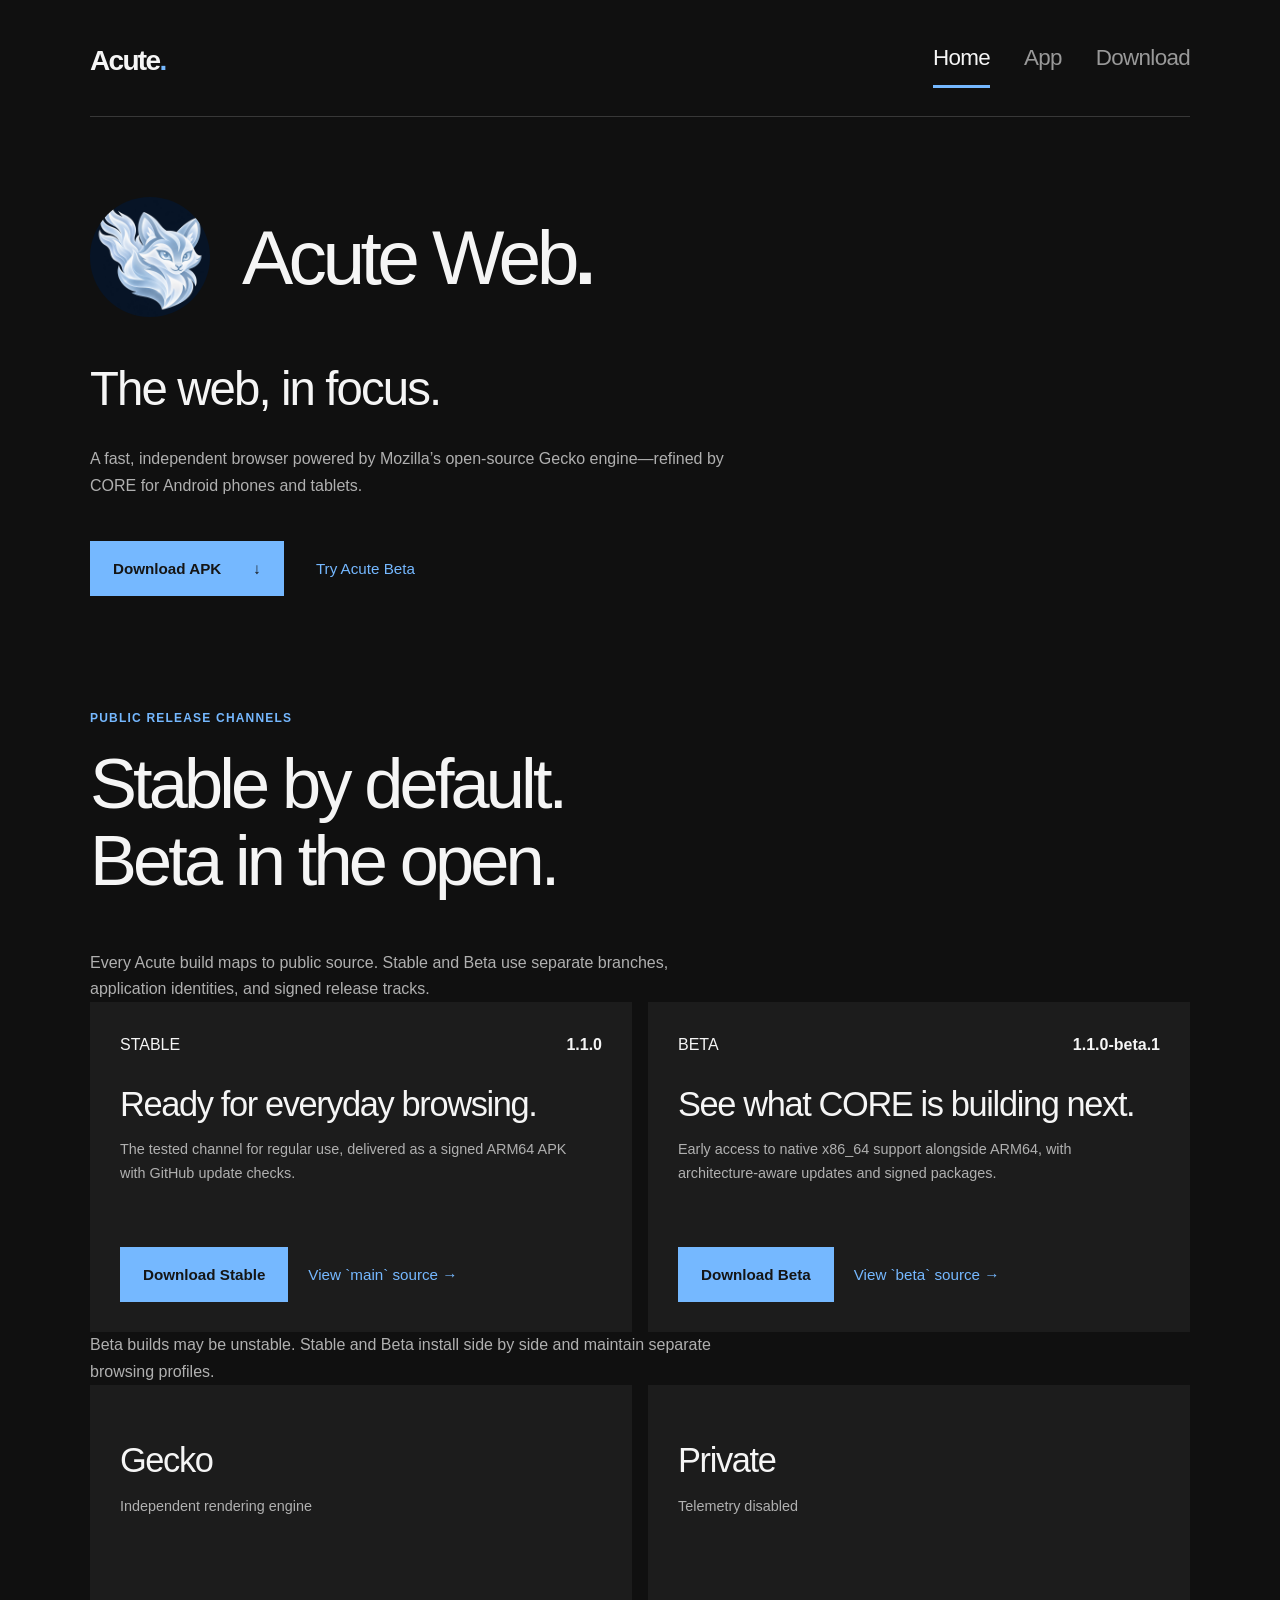
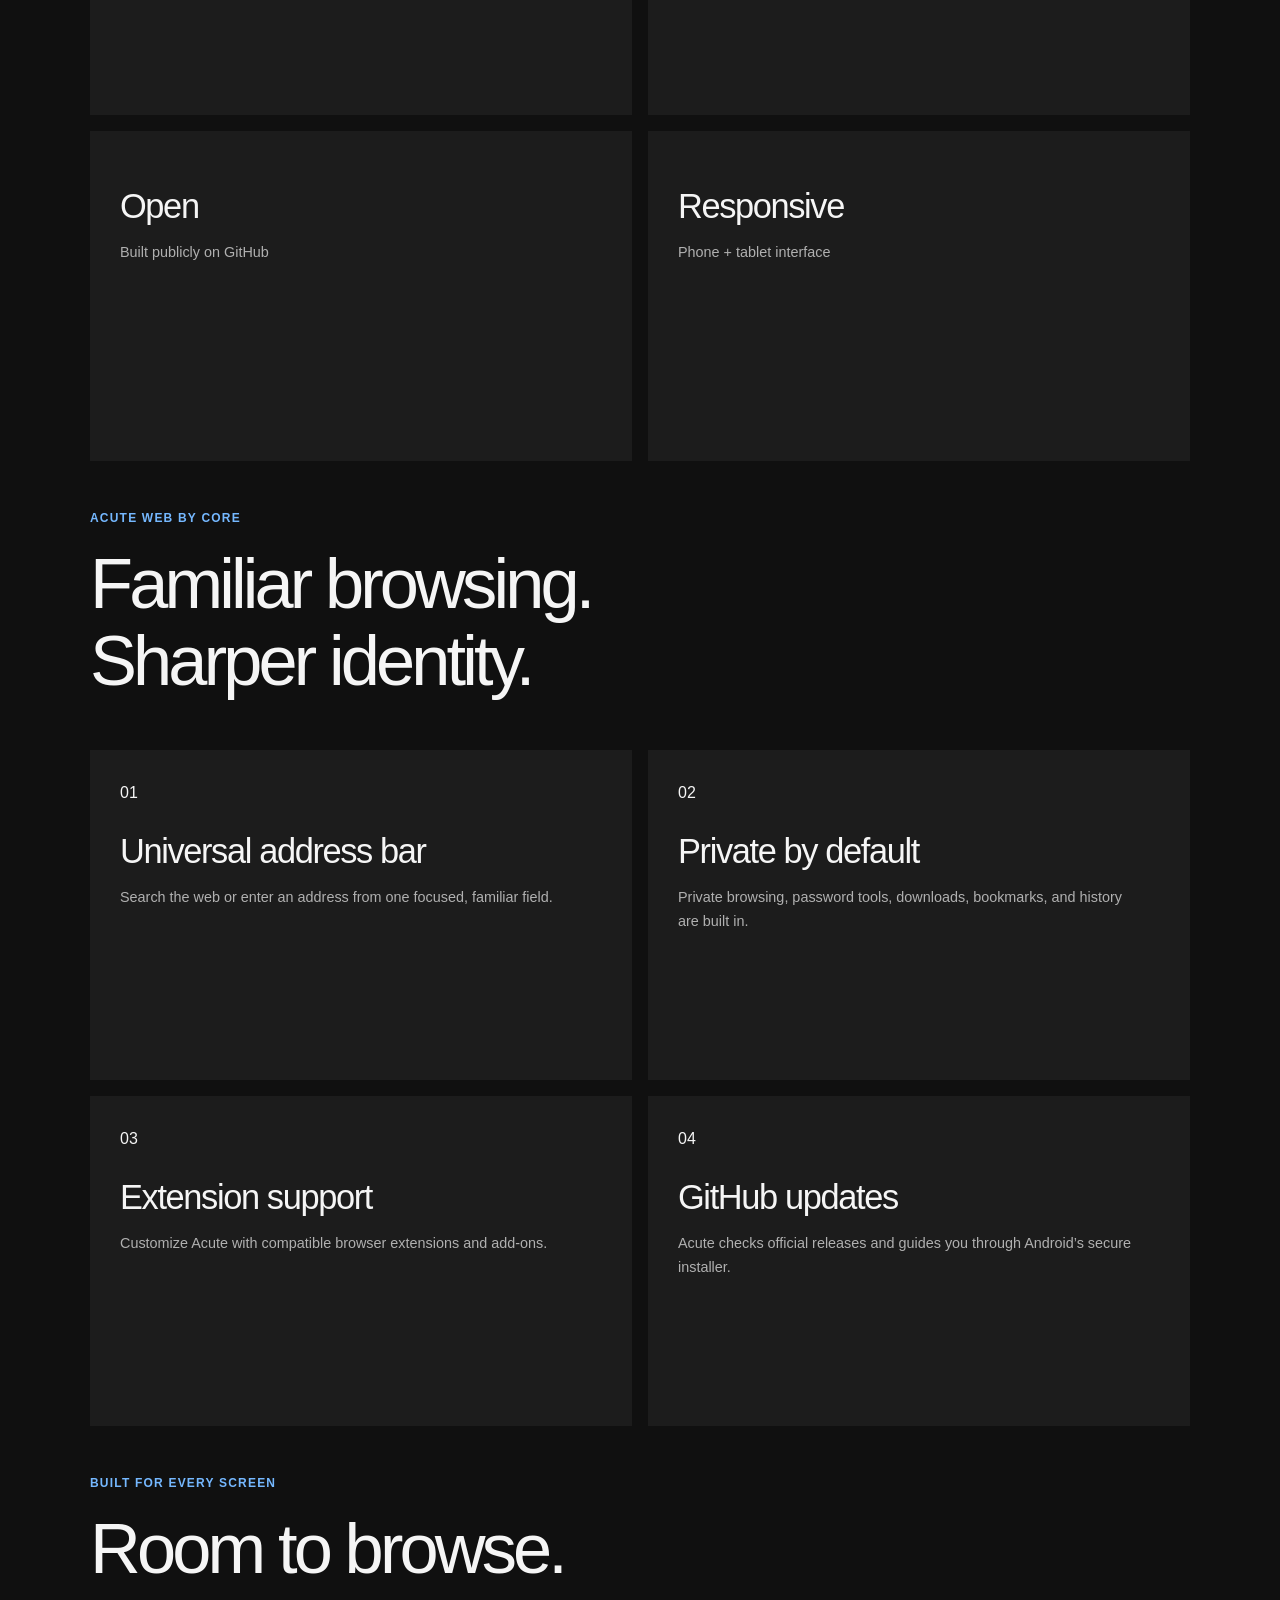
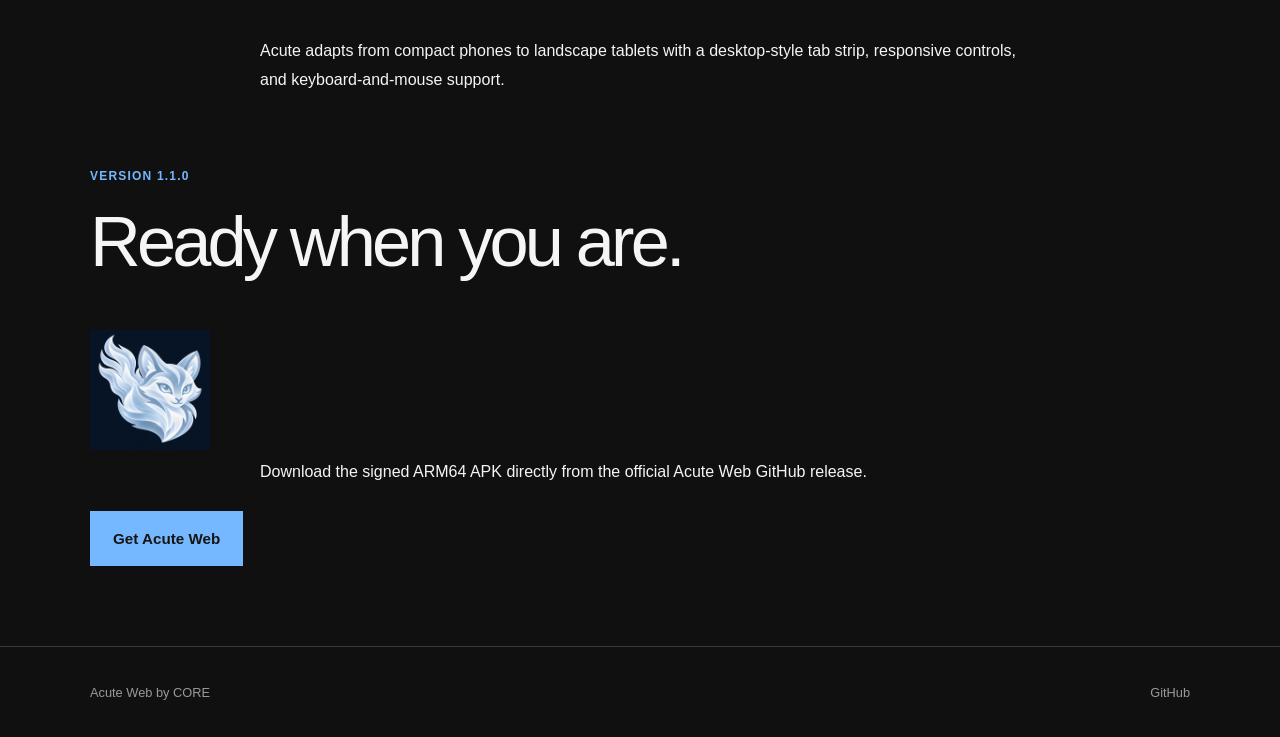
==== docs/index.html @ aadb9815 "Use Landing's exact shared layout, typography, navigation, and tile components" ====
<!doctype html>
<html lang="en">
<head>
  <meta charset="utf-8">
  <meta name="viewport" content="width=device-width, initial-scale=1">
  <meta name="theme-color" content="#101010">
  <meta name="description" content="Acute Web by CORE — an independent Gecko-powered browser for Android phones and tablets.">
  <title>Acute Web by CORE</title>
  <link rel="icon" href="acute-mark.png">
  <link rel="stylesheet" href="styles.css?v=landing-exact-20261007">
</head>
<body>
  <a class="skip" href="#main">Skip to content</a><header class="site-header"><div class="shell header-inner"><a class="brand" href="index.html">Acute<span>.</span></a><nav aria-label="Primary"><a href="#top" aria-current="page">Home</a><a href="#features">App</a><a href="#channels">Download</a></nav></div></header><main id="main" class="shell">
    <section class="home-intro" id="top"><div class="intro-top"><img class="avatar app-avatar" src="acute-mark.png" alt="Acute Web icon" width="120" height="120"><h1>Acute Web<span>.</span></h1></div><p class="home-statement">The web, in focus.</p><p class="work-line">A fast, independent browser powered by Mozilla’s open-source Gecko engine—refined by CORE for Android phones and tablets.</p>
        <div class="home-actions">
          <a class="button" data-release-link="stable" href="https://github.com/iiankehn/acute-web-android/releases/download/v1.1.0/acute-web-1.1.0-arm64-v8a.apk">Download APK <span>↓</span></a>
          <a class="text-link" data-release-link="beta" href="https://github.com/iiankehn/acute-web-android/releases?q=prerelease%3Atrue">Try Acute Beta</a>
        </div>
        </section><section class="content-section" id="channels">
      <header class="section-heading"><p class="overline">PUBLIC RELEASE CHANNELS</p>
      <h2>Stable by default.<br>Beta in the open.</h2>
      </header><p class="work-line">Every Acute build maps to public source. Stable and Beta use separate branches, application identities, and signed release tracks.</p>
      <div class="projects">
        <article class="project">
          <div class="project-top"><span>STABLE</span><strong data-release-version="stable">1.1.0</strong></div>
          <h3>Ready for everyday browsing.</h3>
          <p>The tested channel for regular use, delivered as a signed ARM64 APK with GitHub update checks.</p>
          <div class="channel-actions">
            <a class="button" data-release-link="stable" href="https://github.com/iiankehn/acute-web-android/releases/download/v1.1.0/acute-web-1.1.0-arm64-v8a.apk">Download Stable</a>
            <a class="text-link" href="https://github.com/iiankehn/acute-web-android/tree/main">View `main` source →</a>
          </div>
        </article>
        <article class="project">
          <div class="project-top"><span>BETA</span><strong data-release-version="beta">1.1.0-beta.1</strong></div>
          <h3>See what CORE is building next.</h3>
          <p>Early access to native x86_64 support alongside ARM64, with architecture-aware updates and signed packages.</p>
          <div class="channel-actions">
            <a class="button" data-release-link="beta" href="https://github.com/iiankehn/acute-web-android/releases?q=prerelease%3Atrue">Download Beta</a>
            <a class="text-link" href="https://github.com/iiankehn/acute-web-android/tree/beta">View `beta` source →</a>
          </div>
        </article>
      </div>
      <p class="work-line">Beta builds may be unstable. Stable and Beta install side by side and maintain separate browsing profiles.</p>
    </section>

    <section class="projects" aria-label="Highlights">
      <div class="project"><h3>Gecko</h3><p>Independent rendering engine</p></div>
      <div class="project"><h3>Private</h3><p>Telemetry disabled</p></div>
      <div class="project"><h3>Open</h3><p>Built publicly on GitHub</p></div>
      <div class="project"><h3>Responsive</h3><p>Phone + tablet interface</p></div>
    </section>

    <section class="content-section" id="features">
      <header class="section-heading"><p class="overline">ACUTE WEB BY CORE</p>
      <h2>Familiar browsing.<br>Sharper identity.</h2>
      </header><div class="projects">
        <article class="project"><span>01</span><h3>Universal address bar</h3><p>Search the web or enter an address from one focused, familiar field.</p></article>
        <article class="project"><span>02</span><h3>Private by default</h3><p>Private browsing, password tools, downloads, bookmarks, and history are built in.</p></article>
        <article class="project"><span>03</span><h3>Extension support</h3><p>Customize Acute with compatible browser extensions and add-ons.</p></article>
        <article class="project"><span>04</span><h3>GitHub updates</h3><p>Acute checks official releases and guides you through Android’s secure installer.</p></article>
      </div>
    </section>

    <section class="content-section" id="screens">
      <header class="section-heading"><p class="overline">BUILT FOR EVERY SCREEN</p>
        <h2>Room to browse.</h2>
        </header><div class="reading">
        <p>Acute adapts from compact phones to landscape tablets with a desktop-style tab strip, responsive controls, and keyboard-and-mouse support.</p>
      </div>
      </section>

    <section class="content-section" id="section-5">
      <header class="section-heading"><p class="overline">VERSION <span data-release-version="stable">1.1.0</span></p><h2>Ready when you are.</h2></header><img src="acute-mark.png" alt="" width="120">
      <div class="reading"><p>Download the signed ARM64 APK directly from the official Acute Web GitHub release.</p></div>
      <a class="button" data-release-link="stable" href="https://github.com/iiankehn/acute-web-android/releases/download/v1.1.0/acute-web-1.1.0-arm64-v8a.apk">Get Acute Web</a>
    </section>
  </main>

  <footer class="site-footer"><div class="shell footer-inner"><span>Acute Web by CORE</span><a href="https://github.com/iiankehn">GitHub</a></div></footer><script src="script.js"></script>
</body>
</html>
---- docs/styles.css ----
/* Modern Metro: type, space, flat surfaces, and a single warm accent. */
:root{color-scheme:dark;--bg:#101010;--surface:#1c1c1c;--text:#f5f5f5;--muted:#b0b0b0;--line:#383838;--accent:#75b8ff;--accent-hover:#a9d3ff;--blue:var(--accent);--blue-deep:var(--accent)}
*{box-sizing:border-box}
body{margin:0;background:var(--bg);color:var(--text);font-family:"Segoe UI Variable","Segoe UI",-apple-system,BlinkMacSystemFont,Arial,sans-serif;line-height:1.65;-webkit-font-smoothing:antialiased}
a{color:inherit;text-underline-offset:6px}a,button{-webkit-tap-highlight-color:transparent}a:focus-visible{outline:2px solid var(--accent);outline-offset:7px}
.shell{width:min(1100px,calc(100% - 80px));margin-inline:auto}
.skip{position:absolute;top:-100px;left:20px;padding:10px 16px;background:var(--accent);color:#101010;z-index:10}.skip:focus{top:10px}
.site-header{padding-top:35px}.header-inner{display:flex;align-items:center;justify-content:space-between;gap:36px;padding-bottom:28px;border-bottom:1px solid var(--line)}
.brand{font-size:1.75rem;font-weight:750;letter-spacing:-.06em;text-decoration:none;line-height:1}.brand span{color:var(--accent)}
.header-inner nav{display:flex;gap:34px}.header-inner nav a{position:relative;text-decoration:none;color:#999;font-size:1.4rem;font-weight:400;letter-spacing:-.03em;padding:5px 0 11px;transition:color .15s}
.header-inner nav a:hover{color:var(--text)}.header-inner nav a[aria-current=page]{color:var(--text)}.header-inner nav a[aria-current=page]:after{content:'';height:3px;background:var(--accent);position:absolute;bottom:0;left:0;right:0}
main{min-height:calc(100svh - 210px);padding-bottom:80px}.home-intro{padding:80px 0 65px}.intro-top{display:flex;align-items:center;gap:32px;margin-bottom:42px}
.avatar{width:120px;height:120px;object-fit:cover;object-position:50% 39%;border-radius:50%;display:block;flex-shrink:0}.avatar.small{width:96px;height:96px}
h1,h2,h3,p{margin-top:0}.home-intro h1{font-size:clamp(3rem,6vw,5.4rem);font-weight:350;line-height:1.05;letter-spacing:-.06em;margin:0}h1 span{font-weight:650}
.home-statement{font-size:clamp(1.8rem,3.7vw,3rem);line-height:1.25;font-weight:350;letter-spacing:-.04em;max-width:800px;margin-bottom:28px}.work-line{font-size:1rem;color:var(--muted);max-width:650px;margin:0}.work-line strong{font-weight:500}
.home-actions{display:flex;align-items:center;gap:32px;flex-wrap:wrap;margin-top:42px}.button{display:inline-flex;align-items:center;justify-content:space-between;gap:32px;background:var(--accent);color:#151515;padding:14px 22px;text-decoration:none;font-size:.95rem;font-weight:650;border:1px solid var(--accent);transition:background .15s}.button:hover{background:var(--accent-hover)}.text-link{color:var(--accent);font-size:.95rem;text-decoration:none;font-weight:500}.text-link:hover{text-decoration:underline}
.site-footer{border-top:1px solid var(--line)}.footer-inner{min-height:90px;display:flex;align-items:center;justify-content:space-between;gap:24px;font-size:.8rem;color:#999}.footer-inner a{text-decoration:none}.footer-inner a:hover{color:var(--accent)}
.overline{font-size:.75rem;color:var(--accent);font-weight:600;letter-spacing:.1em;text-transform:uppercase;margin-bottom:16px}
.page-heading{padding:64px 0 42px}.page-heading h1,.about-heading h1{font-size:clamp(2.6rem,5.5vw,4.6rem);line-height:1.1;font-weight:350;letter-spacing:-.055em;margin-bottom:20px}.page-heading>p:last-child{color:var(--muted);font-size:1rem;margin-bottom:0}
.projects{display:grid;grid-template-columns:repeat(2,minmax(0,1fr));gap:16px}.project{display:flex;flex-direction:column;position:relative;background:var(--surface);padding:30px;min-height:330px;transition:background .15s}.project:hover{background:#242424}.project-top{display:flex;align-items:center;justify-content:space-between;gap:12px}
.project-icon{display:grid;place-items:center;width:64px;height:64px;color:var(--accent);font-size:2.1rem;font-weight:600;background:#303030}.project-icon.app-icon{background:transparent}.project-icon.app-icon img{display:block;width:100%;height:100%;object-fit:contain}.tag{color:var(--muted);font-size:.73rem}
.project h3{font-size:2.15rem;line-height:1.15;font-weight:400;letter-spacing:-.04em;margin:26px 0 14px}.project p{color:var(--muted);font-size:.9rem;line-height:1.65;margin-bottom:28px;max-width:460px}.project-link{display:flex;justify-content:space-between;align-items:center;gap:20px;margin-top:auto;padding-top:20px;border-top:1px solid var(--line);color:var(--accent);font-size:.9rem;text-decoration:none}.project-link span:last-child{font-size:1.5rem;line-height:1}.project-link:hover span:first-child{text-decoration:underline;text-underline-offset:5px}
.about-heading{display:flex;align-items:center;gap:30px;padding:64px 0 42px}.about-heading h1{margin-bottom:0}.about-heading .overline{margin-bottom:12px}.about-content{display:grid;grid-template-columns:1.4fr 1fr;gap:70px;border-top:1px solid var(--line);padding-top:42px}.about-content h2{font-size:1.9rem;font-weight:400;line-height:1.25;letter-spacing:-.035em;margin-bottom:24px}.about-content p{color:var(--muted);font-size:.95rem;margin-bottom:22px}.about-content strong{font-weight:550;color:var(--text)}.personal-note{padding-left:30px;border-left:2px solid var(--accent);align-self:start}.note-rule{display:none}.personal-note .overline{margin:30px 0 16px;color:var(--accent);font-size:.75rem}
.social-buttons{display:flex;flex-wrap:wrap;gap:10px}.social-button{width:44px;height:44px;border:1px solid #555;border-radius:50%;display:grid;place-items:center;color:var(--text);transition:color .15s,border-color .15s}.social-button svg{width:20px;height:20px;fill:currentColor}.social-button:hover{color:var(--accent);border-color:var(--accent)}
[hidden]{display:none!important}
@media(max-width:800px){.shell{width:calc(100% - 48px)}.about-content{gap:35px}.project{padding:25px}.header-inner nav{gap:25px}}
@media(max-width:600px){.shell{width:calc(100% - 40px)}.site-header{padding-top:24px}.header-inner{display:block;padding-bottom:22px}.brand{font-size:1.45rem;display:inline-block;margin-bottom:21px}.header-inner nav{gap:28px}.header-inner nav a{font-size:1.75rem;padding-bottom:10px;font-weight:350}main{min-height:calc(100svh - 232px);padding-bottom:48px}.home-intro{padding:42px 0 24px}.intro-top{gap:20px;margin-bottom:34px}.avatar{width:84px;height:84px}.home-intro h1{font-size:clamp(1.75rem,7vw,2.7rem);letter-spacing:-.05em}.home-statement{font-size:2.05rem;line-height:1.25;margin-bottom:25px}.desktop-break{display:none}.work-line{font-size:.91rem;max-width:350px}.home-actions{gap:22px;margin-top:32px}.button{font-size:.88rem;padding:12px 16px;gap:24px}.text-link{font-size:.9rem}.footer-inner{min-height:76px;font-size:.74rem}.page-heading{padding:42px 0 30px}.page-heading h1,.about-heading h1{font-size:2.7rem}.page-heading>p:last-child{font-size:.9rem}.projects{grid-template-columns:1fr;gap:14px}.project{min-height:310px;padding:25px}.project h3{font-size:2rem}.project p{font-size:.9rem}.about-heading{gap:20px;padding:42px 0 32px;align-items:center}.avatar.small{width:76px;height:76px}.about-heading h1{font-size:2.1rem}.about-heading .overline{font-size:.62rem;line-height:1.5;margin-bottom:9px;letter-spacing:.06em}.about-content{grid-template-columns:1fr;gap:38px;padding-top:32px}.about-content h2{font-size:1.8rem}.about-content p{font-size:.92rem}.personal-note{padding-left:20px}}
@media(max-width:360px){.intro-top{gap:15px}.avatar{width:72px;height:72px}.home-statement{font-size:1.85rem}.header-inner nav{gap:24px}.header-inner nav a{font-size:1.55rem}}
@media(prefers-reduced-motion:reduce){*{transition:none!important}}


/* Content components shared verbatim by every CORE website. */
.content-section{padding-top:48px}.section-heading{padding:0 0 30px}.section-heading h2{font-size:clamp(2.6rem,5.5vw,4.6rem);line-height:1.1;font-weight:350;letter-spacing:-.055em;margin-bottom:20px}.section-heading>p:last-child{color:var(--muted);font-size:1rem;margin-bottom:0}
.reading{max-width:760px;margin-inline:auto;font-size:1rem;line-height:1.8}.reading p{margin-bottom:24px}.reading h2{font-size:1.9rem;font-weight:400;line-height:1.25;letter-spacing:-.035em;margin:42px 0 24px}.reading h3{font-size:1.5rem;font-weight:400;line-height:1.3}.reading a{color:var(--accent)}.reading blockquote,.reading aside{margin:30px 0;padding:24px;border-left:2px solid var(--accent);background:var(--surface)}.reading img{max-width:100%;height:auto}.reading figure{margin:24px 0}.reading ul{padding-left:24px}
.tile-image{display:block;width:calc(100% + 60px);max-width:none;margin:-30px -30px 26px;aspect-ratio:16/9;object-fit:cover}.project h3 a{text-decoration:none}.project ul{color:var(--muted);padding-left:20px;line-height:1.8}.project .actions,.project .card-actions,.project .channel-actions{display:flex;align-items:center;flex-wrap:wrap;gap:20px;margin-top:auto;padding-top:20px}.project .tag{font-size:.8rem}.project .project-top p{margin:0}.project .project-link{font-size:.9rem}.app-avatar{object-fit:contain}.article-meta{color:var(--muted);font-size:.9rem}.article-image{margin:0 0 36px}.article-image img{width:100%;height:auto}.related-entry{padding-top:32px;margin-top:42px;border-top:1px solid var(--line)}.related-entry a{color:var(--accent)}.comparison-table{overflow-x:auto;border:1px solid var(--line)}.comparison-row{display:grid;grid-template-columns:1fr 1fr 1fr;gap:24px;padding:24px;min-width:650px;border-bottom:1px solid var(--line)}.comparison-row:last-child{border-bottom:0}.comparison-row p{margin:0}.comparison-head{background:var(--surface)}.download-links{display:flex;flex-wrap:wrap;gap:16px}.download-links a{color:var(--accent)}.projects+.reading{margin-top:32px}.project-status{color:var(--muted);font-size:.9rem;margin-bottom:24px}.project-status>*{margin-right:12px}.site-header nav{flex-wrap:wrap}.home-intro .intro-top h1{overflow-wrap:break-word}.reading code{overflow-wrap:anywhere}
@media(max-width:800px){.tile-image{width:calc(100% + 50px);margin:-25px -25px 26px}}
@media(max-width:600px){.content-section{padding-top:38px}.section-heading h2{font-size:2.7rem}.section-heading{padding-bottom:30px}.reading{font-size:1rem}.reading h2{font-size:1.8rem}.tile-image{width:calc(100% + 50px);margin:-25px -25px 26px}}
@media print{.site-header,.site-footer,.home-actions{display:none}body{background:white;color:black}.shell,.reading{width:100%;max-width:none}.reading a{color:black}}

.project{min-width:0}.tile-image{width:100%;margin:0 0 24px}.article-meta span+span:before{content:" · "}.project .overline{color:var(--accent)}
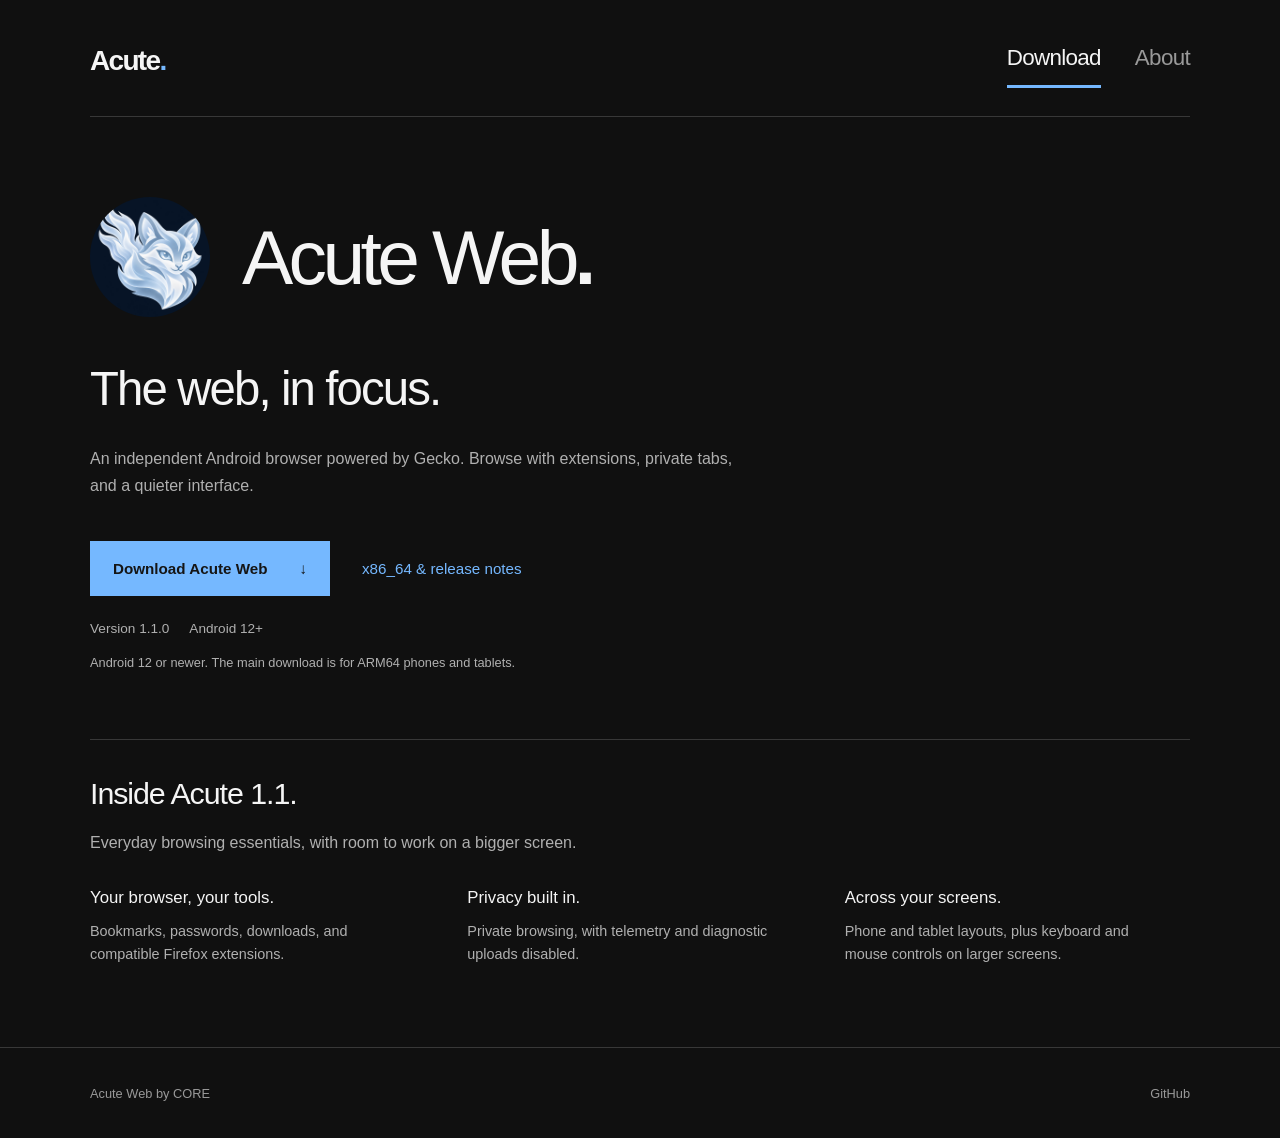
==== commit e37067df: "Simplify product website around downloads and a brief overview" ====
--- a/docs/index.html
+++ b/docs/index.html
@@ -4,78 +4,20 @@
   <meta charset="utf-8">
   <meta name="viewport" content="width=device-width, initial-scale=1">
   <meta name="theme-color" content="#101010">
-  <meta name="description" content="Acute Web by CORE — an independent Gecko-powered browser for Android phones and tablets.">
+  <meta name="description" content="An independent Android browser powered by Gecko. Browse with extensions, private tabs, and a quieter interface.">
   <title>Acute Web by CORE</title>
   <link rel="icon" href="acute-mark.png">
-  <link rel="stylesheet" href="styles.css?v=landing-exact-20261007">
+  <link rel="stylesheet" href="styles.css?v=product-20261007">
 </head>
-<body>
-  <a class="skip" href="#main">Skip to content</a><header class="site-header"><div class="shell header-inner"><a class="brand" href="index.html">Acute<span>.</span></a><nav aria-label="Primary"><a href="#top" aria-current="page">Home</a><a href="#features">App</a><a href="#channels">Download</a></nav></div></header><main id="main" class="shell">
-    <section class="home-intro" id="top"><div class="intro-top"><img class="avatar app-avatar" src="acute-mark.png" alt="Acute Web icon" width="120" height="120"><h1>Acute Web<span>.</span></h1></div><p class="home-statement">The web, in focus.</p><p class="work-line">A fast, independent browser powered by Mozilla’s open-source Gecko engine—refined by CORE for Android phones and tablets.</p>
-        <div class="home-actions">
-          <a class="button" data-release-link="stable" href="https://github.com/iiankehn/acute-web-android/releases/download/v1.1.0/acute-web-1.1.0-arm64-v8a.apk">Download APK <span>↓</span></a>
-          <a class="text-link" data-release-link="beta" href="https://github.com/iiankehn/acute-web-android/releases?q=prerelease%3Atrue">Try Acute Beta</a>
-        </div>
-        </section><section class="content-section" id="channels">
-      <header class="section-heading"><p class="overline">PUBLIC RELEASE CHANNELS</p>
-      <h2>Stable by default.<br>Beta in the open.</h2>
-      </header><p class="work-line">Every Acute build maps to public source. Stable and Beta use separate branches, application identities, and signed release tracks.</p>
-      <div class="projects">
-        <article class="project">
-          <div class="project-top"><span>STABLE</span><strong data-release-version="stable">1.1.0</strong></div>
-          <h3>Ready for everyday browsing.</h3>
-          <p>The tested channel for regular use, delivered as a signed ARM64 APK with GitHub update checks.</p>
-          <div class="channel-actions">
-            <a class="button" data-release-link="stable" href="https://github.com/iiankehn/acute-web-android/releases/download/v1.1.0/acute-web-1.1.0-arm64-v8a.apk">Download Stable</a>
-            <a class="text-link" href="https://github.com/iiankehn/acute-web-android/tree/main">View `main` source →</a>
-          </div>
-        </article>
-        <article class="project">
-          <div class="project-top"><span>BETA</span><strong data-release-version="beta">1.1.0-beta.1</strong></div>
-          <h3>See what CORE is building next.</h3>
-          <p>Early access to native x86_64 support alongside ARM64, with architecture-aware updates and signed packages.</p>
-          <div class="channel-actions">
-            <a class="button" data-release-link="beta" href="https://github.com/iiankehn/acute-web-android/releases?q=prerelease%3Atrue">Download Beta</a>
-            <a class="text-link" href="https://github.com/iiankehn/acute-web-android/tree/beta">View `beta` source →</a>
-          </div>
-        </article>
-      </div>
-      <p class="work-line">Beta builds may be unstable. Stable and Beta install side by side and maintain separate browsing profiles.</p>
-    </section>
-
-    <section class="projects" aria-label="Highlights">
-      <div class="project"><h3>Gecko</h3><p>Independent rendering engine</p></div>
-      <div class="project"><h3>Private</h3><p>Telemetry disabled</p></div>
-      <div class="project"><h3>Open</h3><p>Built publicly on GitHub</p></div>
-      <div class="project"><h3>Responsive</h3><p>Phone + tablet interface</p></div>
-    </section>
-
-    <section class="content-section" id="features">
-      <header class="section-heading"><p class="overline">ACUTE WEB BY CORE</p>
-      <h2>Familiar browsing.<br>Sharper identity.</h2>
-      </header><div class="projects">
-        <article class="project"><span>01</span><h3>Universal address bar</h3><p>Search the web or enter an address from one focused, familiar field.</p></article>
-        <article class="project"><span>02</span><h3>Private by default</h3><p>Private browsing, password tools, downloads, bookmarks, and history are built in.</p></article>
-        <article class="project"><span>03</span><h3>Extension support</h3><p>Customize Acute with compatible browser extensions and add-ons.</p></article>
-        <article class="project"><span>04</span><h3>GitHub updates</h3><p>Acute checks official releases and guides you through Android’s secure installer.</p></article>
-      </div>
-    </section>
-
-    <section class="content-section" id="screens">
-      <header class="section-heading"><p class="overline">BUILT FOR EVERY SCREEN</p>
-        <h2>Room to browse.</h2>
-        </header><div class="reading">
-        <p>Acute adapts from compact phones to landscape tablets with a desktop-style tab strip, responsive controls, and keyboard-and-mouse support.</p>
-      </div>
-      </section>
-
-    <section class="content-section" id="section-5">
-      <header class="section-heading"><p class="overline">VERSION <span data-release-version="stable">1.1.0</span></p><h2>Ready when you are.</h2></header><img src="acute-mark.png" alt="" width="120">
-      <div class="reading"><p>Download the signed ARM64 APK directly from the official Acute Web GitHub release.</p></div>
-      <a class="button" data-release-link="stable" href="https://github.com/iiankehn/acute-web-android/releases/download/v1.1.0/acute-web-1.1.0-arm64-v8a.apk">Get Acute Web</a>
-    </section>
-  </main>
-
-  <footer class="site-footer"><div class="shell footer-inner"><span>Acute Web by CORE</span><a href="https://github.com/iiankehn">GitHub</a></div></footer><script src="script.js"></script>
-</body>
-</html>+<body><a class="skip" href="#main">Skip to content</a>
+<header class="site-header"><div class="shell header-inner"><a class="brand" href="index.html">Acute<span>.</span></a><nav aria-label="Primary"><a href="#download" aria-current="page">Download</a><a href="#about">About</a></nav></div></header>
+<main id="main" class="shell">
+<section class="home-intro" id="download" aria-labelledby="product-title">
+<div class="intro-top"><img class="avatar app-avatar" src="acute-mark.png" alt="" width="120" height="120"><h1 id="product-title">Acute Web<span>.</span></h1></div>
+<p class="home-statement">The web, in focus.</p><p class="work-line">An independent Android browser powered by Gecko. Browse with extensions, private tabs, and a quieter interface.</p>
+<div class="home-actions"><a class="button" data-release-link="stable" href="https://github.com/iiankehn/acute-web-android/releases/download/v1.1.0/acute-web-1.1.0-arm64-v8a.apk">Download Acute Web <span aria-hidden="true">↓</span></a><a class="text-link" href="https://github.com/iiankehn/acute-web-android/releases/latest">x86_64 &amp; release notes</a></div>
+<p class="product-meta"><span>Version <span data-release-version="stable">1.1.0</span></span><span>Android 12+</span></p><p class="product-note">Android 12 or newer. The main download is for ARM64 phones and tablets.</p>
+<!-- beta-release:start --><!-- beta-release:end -->
+</section>
+<section class="product-about" id="about" aria-labelledby="about-title"><h2 id="about-title">Inside Acute <span data-release-version="stable-short">1.1</span>.</h2><p class="work-line">Everyday browsing essentials, with room to work on a bigger screen.</p><div class="product-highlights"><div><h3>Your browser, your tools.</h3><p>Bookmarks, passwords, downloads, and compatible Firefox extensions.</p></div><div><h3>Privacy built in.</h3><p>Private browsing, with telemetry and diagnostic uploads disabled.</p></div><div><h3>Across your screens.</h3><p>Phone and tablet layouts, plus keyboard and mouse controls on larger screens.</p></div></div></section>
+</main><footer class="site-footer"><div class="shell footer-inner"><span>Acute Web by CORE</span><a href="https://github.com/iiankehn/acute-web-android">GitHub</a></div></footer></body></html>
--- a/docs/styles.css
+++ b/docs/styles.css
@@ -38,3 +38,15 @@
 @media print{.site-header,.site-footer,.home-actions{display:none}body{background:white;color:black}.shell,.reading{width:100%;max-width:none}.reading a{color:black}}
 
 .project{min-width:0}.tile-image{width:100%;margin:0 0 24px}.article-meta span+span:before{content:" · "}.project .overline{color:var(--accent)}
+
+/* Compact product pages, using the shared Landing type and spacing. */
+.product-meta{display:flex;flex-wrap:wrap;gap:8px 20px;margin:22px 0 0;color:var(--muted);font-size:.85rem}
+.product-note{color:var(--muted);font-size:.8rem;margin:12px 0 0;max-width:650px}
+.product-about{border-top:1px solid var(--line);padding-top:34px}
+.product-about h2{font-size:1.9rem;font-weight:400;letter-spacing:-.035em;line-height:1.25;margin-bottom:18px}
+.product-highlights{display:grid;grid-template-columns:repeat(3,minmax(0,1fr));gap:32px;margin-top:28px}
+.product-highlights h3{font-size:1.05rem;font-weight:500;margin-bottom:8px}
+.product-highlights p{color:var(--muted);font-size:.9rem;margin-bottom:0;max-width:320px}
+.beta-release{margin:18px 0 0;font-size:.85rem;color:var(--muted)}
+.beta-release a{color:var(--accent)}
+@media(max-width:600px){.product-about{margin-top:22px;padding-top:28px}.product-highlights{grid-template-columns:1fr;gap:22px}.product-meta{gap:6px 16px}}
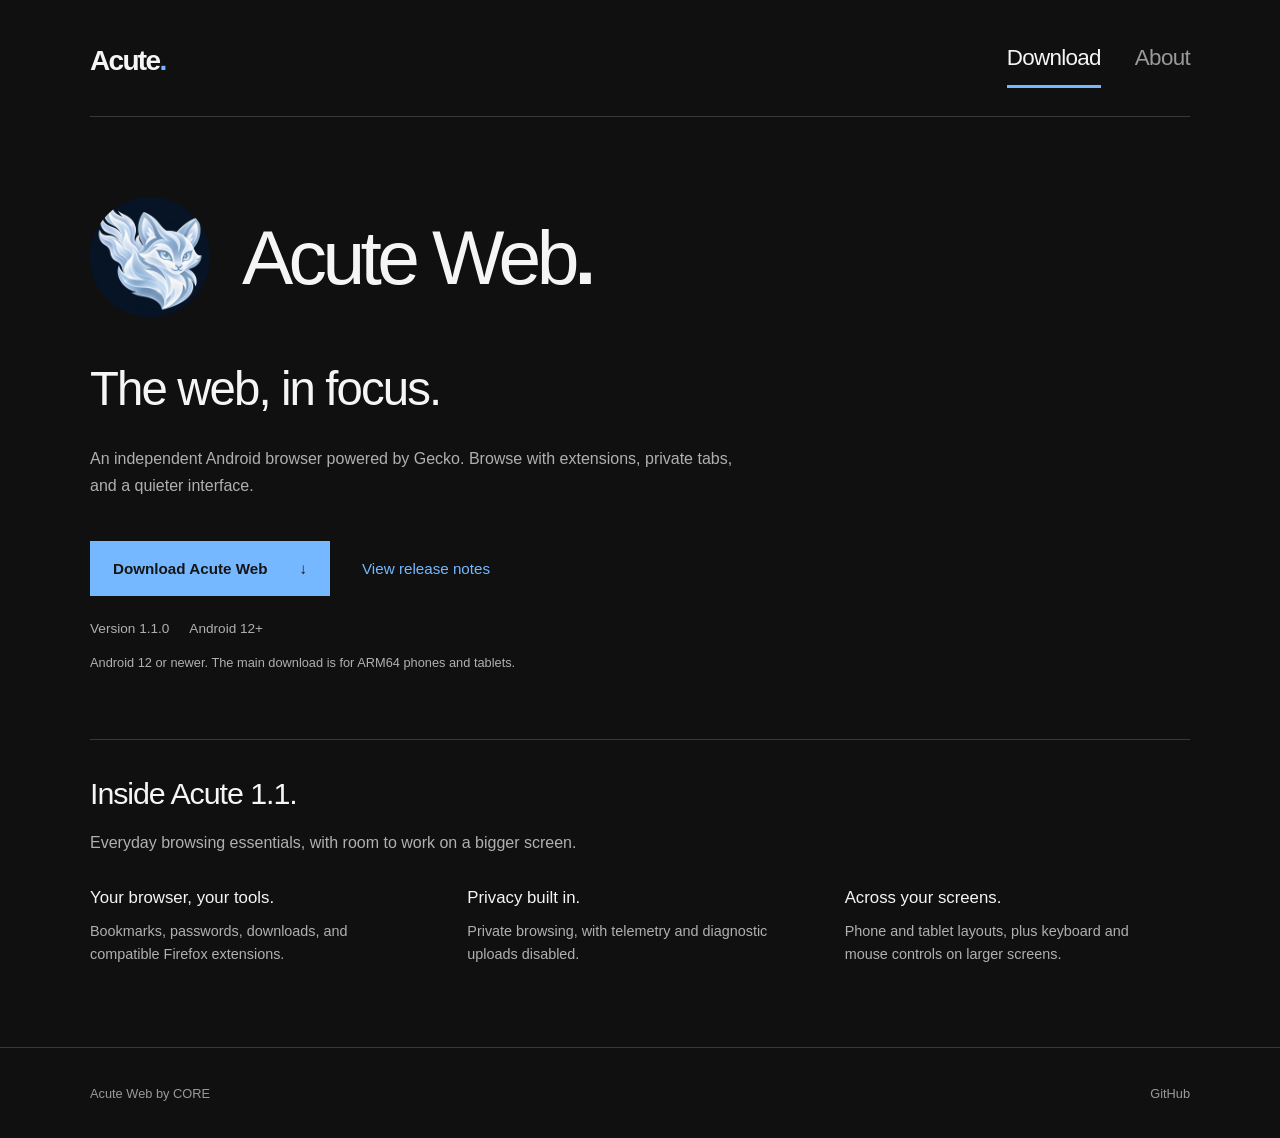
==== commit 27dc3d7b: "Correct release notes link label" ====
--- a/docs/index.html
+++ b/docs/index.html
@@ -15,7 +15,7 @@
 <section class="home-intro" id="download" aria-labelledby="product-title">
 <div class="intro-top"><img class="avatar app-avatar" src="acute-mark.png" alt="" width="120" height="120"><h1 id="product-title">Acute Web<span>.</span></h1></div>
 <p class="home-statement">The web, in focus.</p><p class="work-line">An independent Android browser powered by Gecko. Browse with extensions, private tabs, and a quieter interface.</p>
-<div class="home-actions"><a class="button" data-release-link="stable" href="https://github.com/iiankehn/acute-web-android/releases/download/v1.1.0/acute-web-1.1.0-arm64-v8a.apk">Download Acute Web <span aria-hidden="true">↓</span></a><a class="text-link" href="https://github.com/iiankehn/acute-web-android/releases/latest">x86_64 &amp; release notes</a></div>
+<div class="home-actions"><a class="button" data-release-link="stable" href="https://github.com/iiankehn/acute-web-android/releases/download/v1.1.0/acute-web-1.1.0-arm64-v8a.apk">Download Acute Web <span aria-hidden="true">↓</span></a><a class="text-link" href="https://github.com/iiankehn/acute-web-android/releases/latest">View release notes</a></div>
 <p class="product-meta"><span>Version <span data-release-version="stable">1.1.0</span></span><span>Android 12+</span></p><p class="product-note">Android 12 or newer. The main download is for ARM64 phones and tablets.</p>
 <!-- beta-release:start --><!-- beta-release:end -->
 </section>
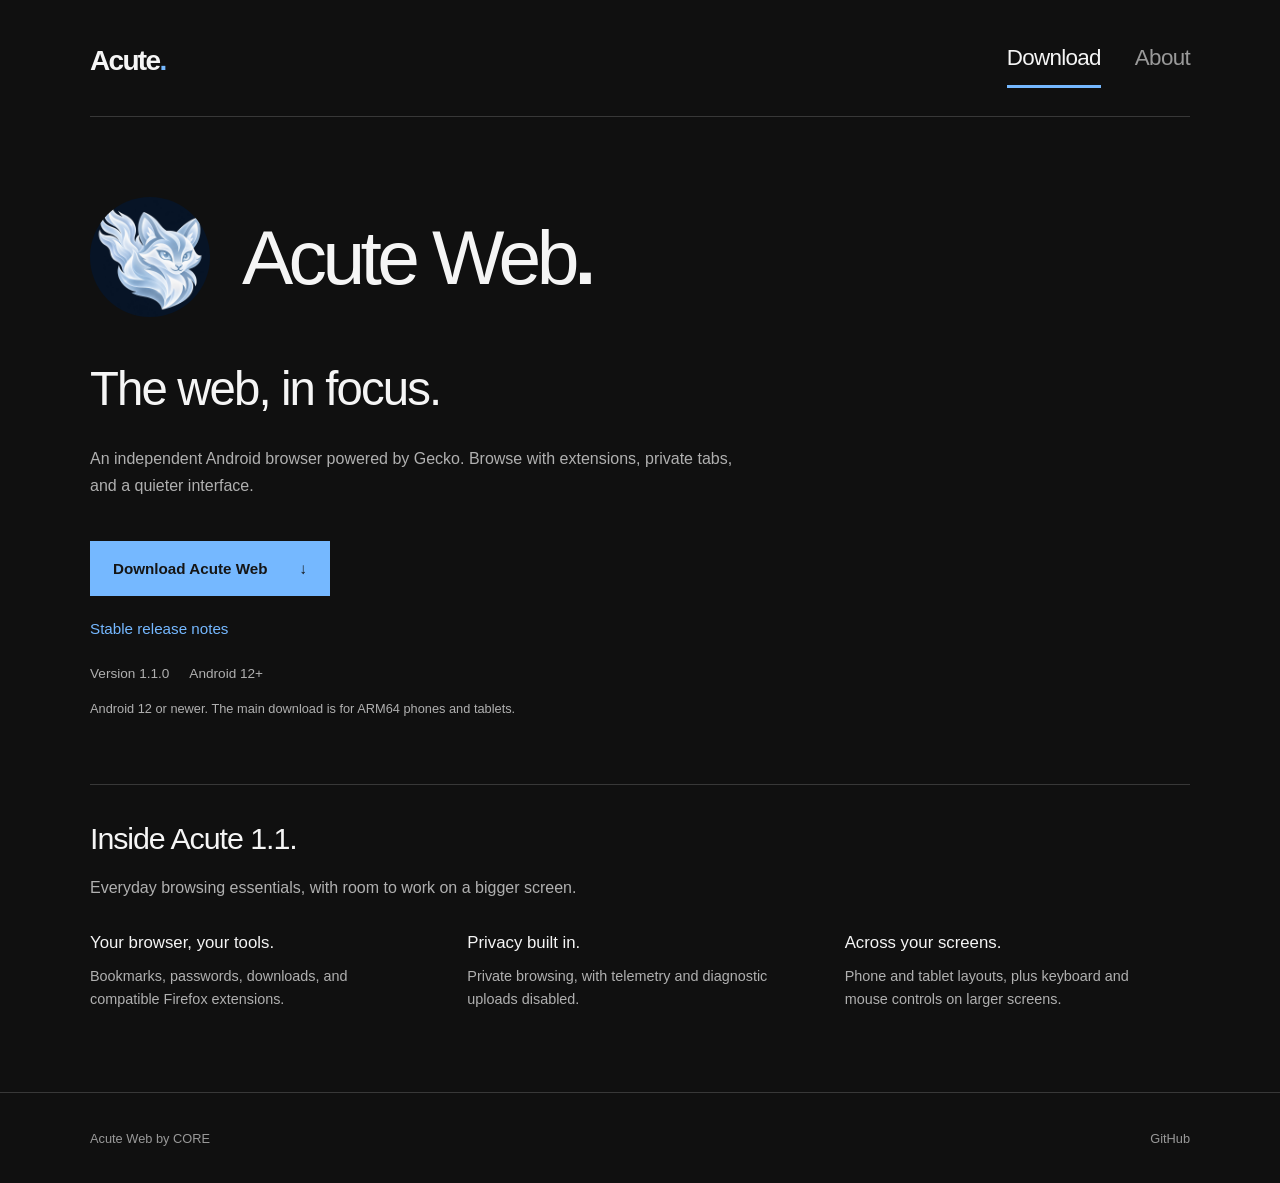
==== commit 0e5a87ab: "Place the Beta download beside the main button with release notes below The Beta button now sits in " ====
--- a/docs/index.html
+++ b/docs/index.html
@@ -15,9 +15,9 @@
 <section class="home-intro" id="download" aria-labelledby="product-title">
 <div class="intro-top"><img class="avatar app-avatar" src="acute-mark.png" alt="" width="120" height="120"><h1 id="product-title">Acute Web<span>.</span></h1></div>
 <p class="home-statement">The web, in focus.</p><p class="work-line">An independent Android browser powered by Gecko. Browse with extensions, private tabs, and a quieter interface.</p>
-<div class="home-actions"><a class="button" data-release-link="stable" href="https://github.com/iiankehn/acute-web-android/releases/download/v1.1.0/acute-web-1.1.0-arm64-v8a.apk">Download Acute Web <span aria-hidden="true">↓</span></a><a class="text-link" href="https://github.com/iiankehn/acute-web-android/releases/latest">View release notes</a></div>
-<p class="product-meta"><span>Version <span data-release-version="stable">1.1.0</span></span><span>Android 12+</span></p><p class="product-note">Android 12 or newer. The main download is for ARM64 phones and tablets.</p>
-<!-- beta-release:start --><!-- beta-release:end -->
+<div class="home-actions"><a class="button" data-release-link="stable" href="https://github.com/iiankehn/acute-web-android/releases/download/v1.1.0/acute-web-1.1.0-arm64-v8a.apk">Download Acute Web <span aria-hidden="true">↓</span></a><!-- beta-release:start --><!-- beta-release:end --></div>
+<p class="release-notes"><a class="text-link" href="https://github.com/iiankehn/acute-web-android/releases/latest">Stable release notes</a><!-- beta-notes:start --><!-- beta-notes:end --></p>
+<p class="product-meta"><span>Version <span data-release-version="stable">1.1.0</span></span><span>Android 12+</span><!-- beta-meta:start --><!-- beta-meta:end --></p><p class="product-note">Android 12 or newer. The main download is for ARM64 phones and tablets.</p>
 </section>
 <section class="product-about" id="about" aria-labelledby="about-title"><h2 id="about-title">Inside Acute <span data-release-version="stable-short">1.1</span>.</h2><p class="work-line">Everyday browsing essentials, with room to work on a bigger screen.</p><div class="product-highlights"><div><h3>Your browser, your tools.</h3><p>Bookmarks, passwords, downloads, and compatible Firefox extensions.</p></div><div><h3>Privacy built in.</h3><p>Private browsing, with telemetry and diagnostic uploads disabled.</p></div><div><h3>Across your screens.</h3><p>Phone and tablet layouts, plus keyboard and mouse controls on larger screens.</p></div></div></section>
 </main><footer class="site-footer"><div class="shell footer-inner"><span>Acute Web by CORE</span><a href="https://github.com/iiankehn/acute-web-android">GitHub</a></div></footer></body></html>
--- a/docs/styles.css
+++ b/docs/styles.css
@@ -47,6 +47,6 @@
 .product-highlights{display:grid;grid-template-columns:repeat(3,minmax(0,1fr));gap:32px;margin-top:28px}
 .product-highlights h3{font-size:1.05rem;font-weight:500;margin-bottom:8px}
 .product-highlights p{color:var(--muted);font-size:.9rem;margin-bottom:0;max-width:320px}
-.beta-release{margin:18px 0 0;font-size:.85rem;color:var(--muted)}
-.beta-release a{color:var(--accent)}
+.button-secondary{background:transparent;color:var(--accent)}.button-secondary:hover{background:rgba(117,184,255,.12)}
+.home-actions+.release-notes{display:flex;flex-wrap:wrap;gap:12px 28px;margin:20px 0 0}
 @media(max-width:600px){.product-about{margin-top:22px;padding-top:28px}.product-highlights{grid-template-columns:1fr;gap:22px}.product-meta{gap:6px 16px}}
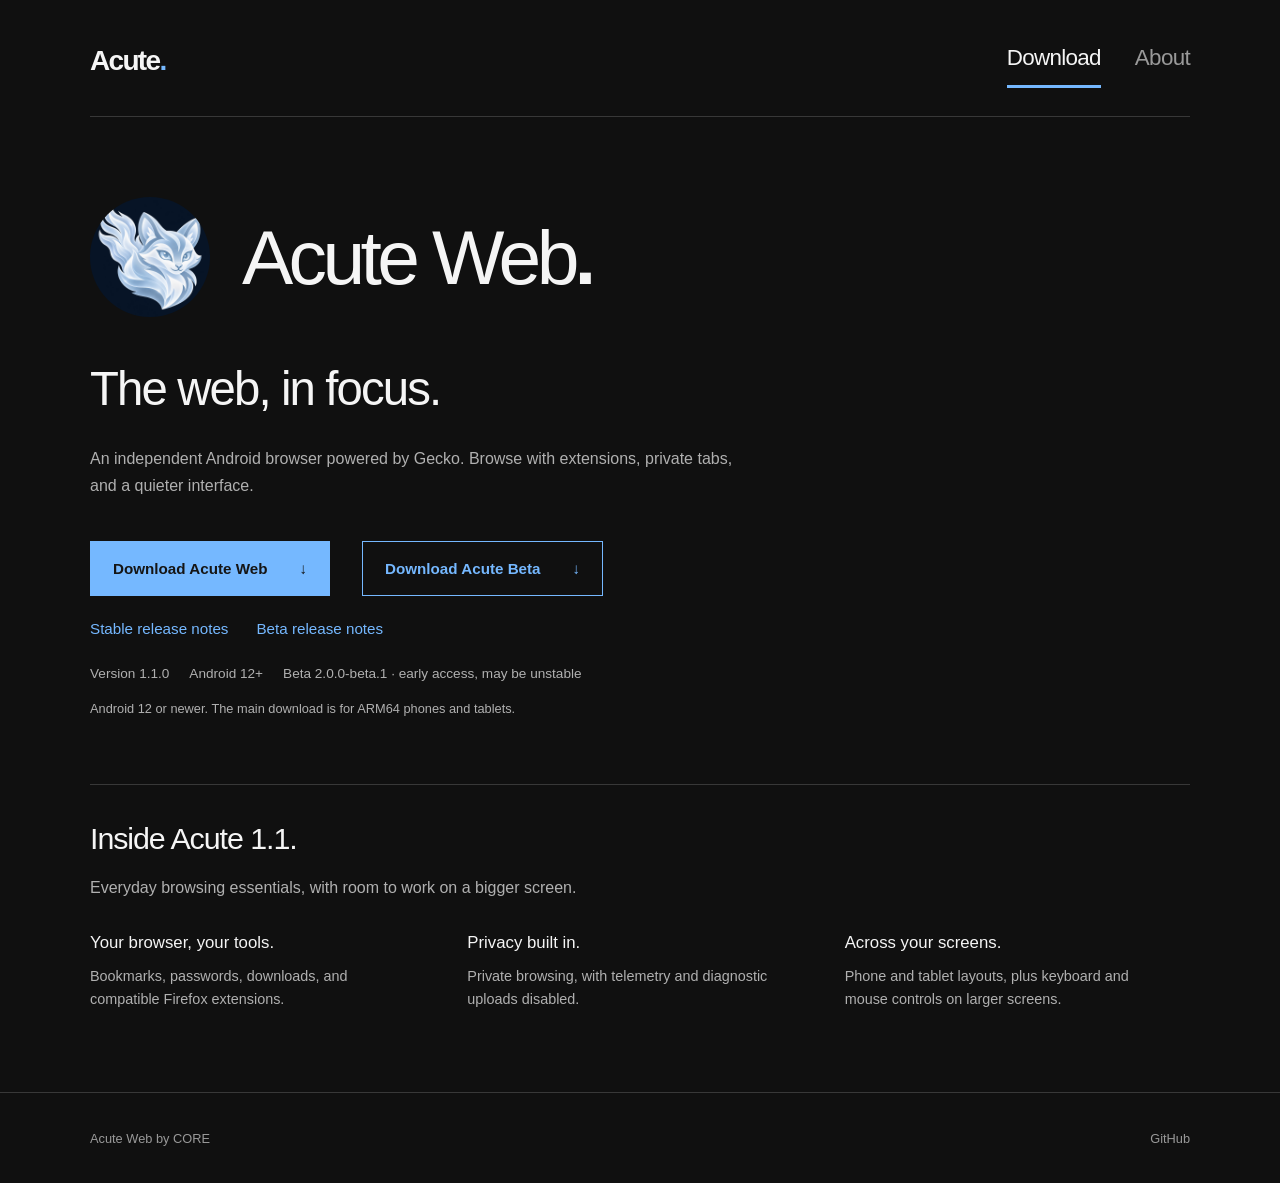
==== commit 04d1d6fc: "Update website for v2.0.0-beta.1" ====
--- a/docs/index.html
+++ b/docs/index.html
@@ -15,9 +15,9 @@
 <section class="home-intro" id="download" aria-labelledby="product-title">
 <div class="intro-top"><img class="avatar app-avatar" src="acute-mark.png" alt="" width="120" height="120"><h1 id="product-title">Acute Web<span>.</span></h1></div>
 <p class="home-statement">The web, in focus.</p><p class="work-line">An independent Android browser powered by Gecko. Browse with extensions, private tabs, and a quieter interface.</p>
-<div class="home-actions"><a class="button" data-release-link="stable" href="https://github.com/iiankehn/acute-web-android/releases/download/v1.1.0/acute-web-1.1.0-arm64-v8a.apk">Download Acute Web <span aria-hidden="true">↓</span></a><!-- beta-release:start --><!-- beta-release:end --></div>
-<p class="release-notes"><a class="text-link" href="https://github.com/iiankehn/acute-web-android/releases/latest">Stable release notes</a><!-- beta-notes:start --><!-- beta-notes:end --></p>
-<p class="product-meta"><span>Version <span data-release-version="stable">1.1.0</span></span><span>Android 12+</span><!-- beta-meta:start --><!-- beta-meta:end --></p><p class="product-note">Android 12 or newer. The main download is for ARM64 phones and tablets.</p>
+<div class="home-actions"><a class="button" data-release-link="stable" href="https://github.com/iiankehn/acute-web-android/releases/download/v1.1.0/acute-web-1.1.0-arm64-v8a.apk">Download Acute Web <span aria-hidden="true">↓</span></a><!-- beta-release:start --><a class="button button-secondary" data-release-link="beta" href="https://github.com/iiankehn/acute-web-android/releases/download/v2.0.0-beta.1/acute-web-2.0.0-beta.1-arm64-v8a.apk">Download Acute Beta <span aria-hidden="true">↓</span></a><!-- beta-release:end --></div>
+<p class="release-notes"><a class="text-link" href="https://github.com/iiankehn/acute-web-android/releases/latest">Stable release notes</a><!-- beta-notes:start --><a class="text-link" data-release-notes="beta" href="https://github.com/iiankehn/acute-web-android/releases/tag/v2.0.0-beta.1">Beta release notes</a><!-- beta-notes:end --></p>
+<p class="product-meta"><span>Version <span data-release-version="stable">1.1.0</span></span><span>Android 12+</span><!-- beta-meta:start --><span>Beta <span data-release-version="beta">2.0.0-beta.1</span> · early access, may be unstable</span><!-- beta-meta:end --></p><p class="product-note">Android 12 or newer. The main download is for ARM64 phones and tablets.</p>
 </section>
 <section class="product-about" id="about" aria-labelledby="about-title"><h2 id="about-title">Inside Acute <span data-release-version="stable-short">1.1</span>.</h2><p class="work-line">Everyday browsing essentials, with room to work on a bigger screen.</p><div class="product-highlights"><div><h3>Your browser, your tools.</h3><p>Bookmarks, passwords, downloads, and compatible Firefox extensions.</p></div><div><h3>Privacy built in.</h3><p>Private browsing, with telemetry and diagnostic uploads disabled.</p></div><div><h3>Across your screens.</h3><p>Phone and tablet layouts, plus keyboard and mouse controls on larger screens.</p></div></div></section>
 </main><footer class="site-footer"><div class="shell footer-inner"><span>Acute Web by CORE</span><a href="https://github.com/iiankehn/acute-web-android">GitHub</a></div></footer></body></html>
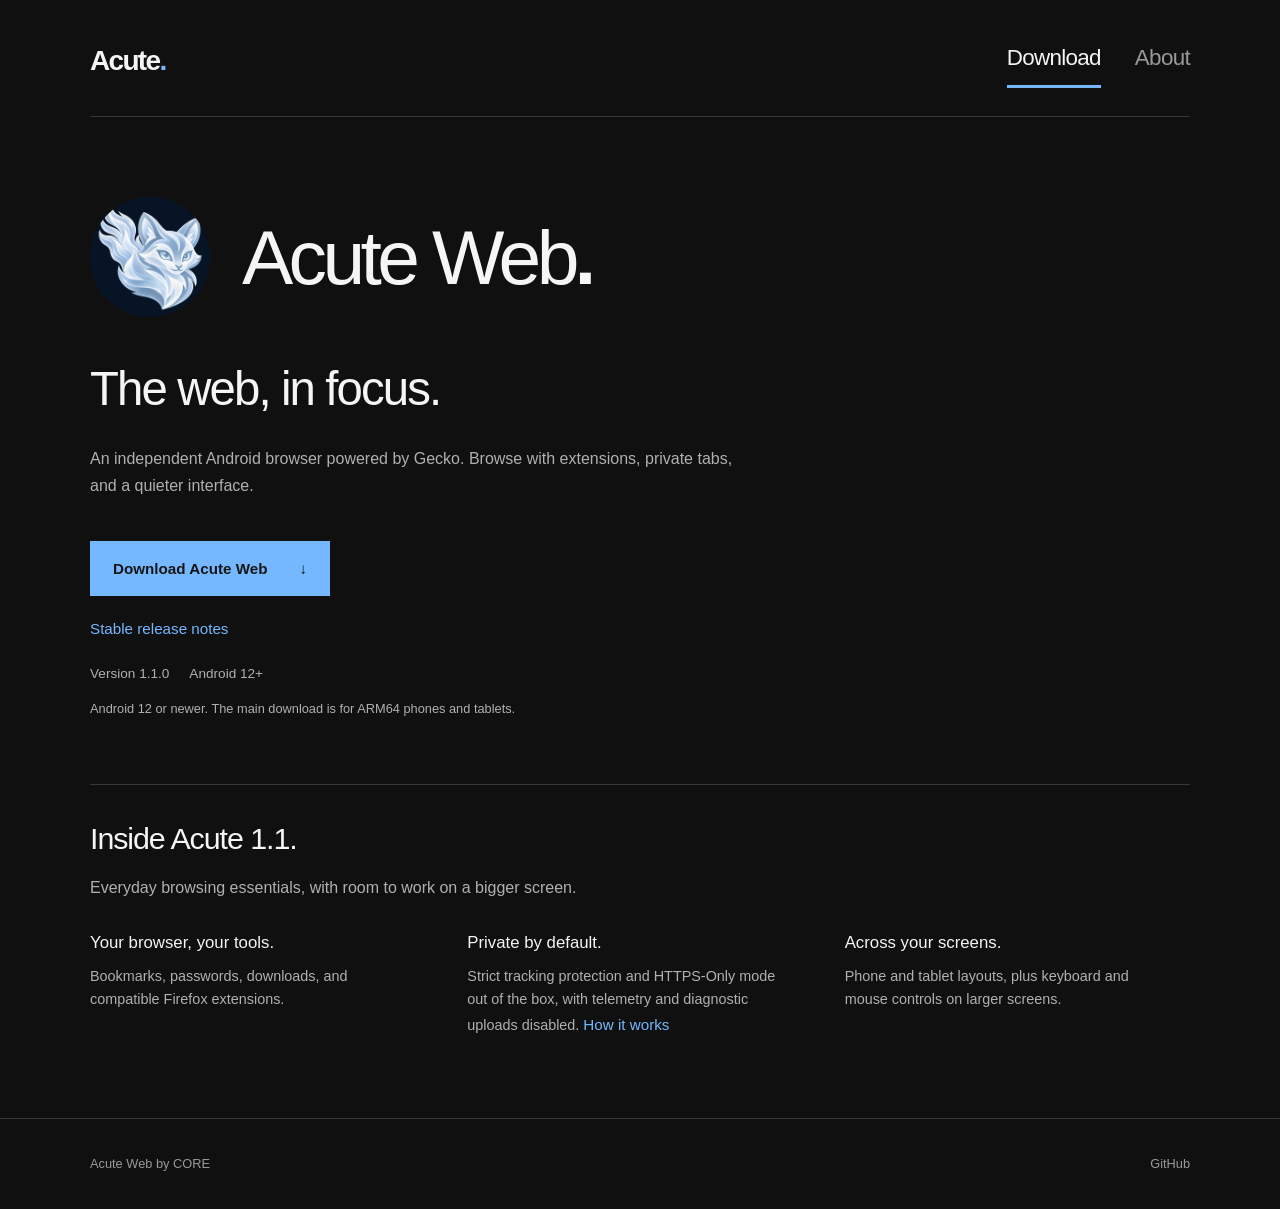
==== commit 545c2ef4: "Document private-by-default and home network behavior Explain the new defaults on the website, in th" ====
--- a/docs/index.html
+++ b/docs/index.html
@@ -15,9 +15,9 @@
 <section class="home-intro" id="download" aria-labelledby="product-title">
 <div class="intro-top"><img class="avatar app-avatar" src="acute-mark.png" alt="" width="120" height="120"><h1 id="product-title">Acute Web<span>.</span></h1></div>
 <p class="home-statement">The web, in focus.</p><p class="work-line">An independent Android browser powered by Gecko. Browse with extensions, private tabs, and a quieter interface.</p>
-<div class="home-actions"><a class="button" data-release-link="stable" href="https://github.com/iiankehn/acute-web-android/releases/download/v1.1.0/acute-web-1.1.0-arm64-v8a.apk">Download Acute Web <span aria-hidden="true">↓</span></a><!-- beta-release:start --><a class="button button-secondary" data-release-link="beta" href="https://github.com/iiankehn/acute-web-android/releases/download/v2.0.0-beta.1/acute-web-2.0.0-beta.1-arm64-v8a.apk">Download Acute Beta <span aria-hidden="true">↓</span></a><!-- beta-release:end --></div>
-<p class="release-notes"><a class="text-link" href="https://github.com/iiankehn/acute-web-android/releases/latest">Stable release notes</a><!-- beta-notes:start --><a class="text-link" data-release-notes="beta" href="https://github.com/iiankehn/acute-web-android/releases/tag/v2.0.0-beta.1">Beta release notes</a><!-- beta-notes:end --></p>
-<p class="product-meta"><span>Version <span data-release-version="stable">1.1.0</span></span><span>Android 12+</span><!-- beta-meta:start --><span>Beta <span data-release-version="beta">2.0.0-beta.1</span> · early access, may be unstable</span><!-- beta-meta:end --></p><p class="product-note">Android 12 or newer. The main download is for ARM64 phones and tablets.</p>
+<div class="home-actions"><a class="button" data-release-link="stable" href="https://github.com/iiankehn/acute-web-android/releases/download/v1.1.0/acute-web-1.1.0-arm64-v8a.apk">Download Acute Web <span aria-hidden="true">↓</span></a><!-- beta-release:start --><!-- beta-release:end --></div>
+<p class="release-notes"><a class="text-link" href="https://github.com/iiankehn/acute-web-android/releases/latest">Stable release notes</a><!-- beta-notes:start --><!-- beta-notes:end --></p>
+<p class="product-meta"><span>Version <span data-release-version="stable">1.1.0</span></span><span>Android 12+</span><!-- beta-meta:start --><!-- beta-meta:end --></p><p class="product-note">Android 12 or newer. The main download is for ARM64 phones and tablets.</p>
 </section>
-<section class="product-about" id="about" aria-labelledby="about-title"><h2 id="about-title">Inside Acute <span data-release-version="stable-short">1.1</span>.</h2><p class="work-line">Everyday browsing essentials, with room to work on a bigger screen.</p><div class="product-highlights"><div><h3>Your browser, your tools.</h3><p>Bookmarks, passwords, downloads, and compatible Firefox extensions.</p></div><div><h3>Privacy built in.</h3><p>Private browsing, with telemetry and diagnostic uploads disabled.</p></div><div><h3>Across your screens.</h3><p>Phone and tablet layouts, plus keyboard and mouse controls on larger screens.</p></div></div></section>
+<section class="product-about" id="about" aria-labelledby="about-title"><h2 id="about-title">Inside Acute <span data-release-version="stable-short">1.1</span>.</h2><p class="work-line">Everyday browsing essentials, with room to work on a bigger screen.</p><div class="product-highlights"><div><h3>Your browser, your tools.</h3><p>Bookmarks, passwords, downloads, and compatible Firefox extensions.</p></div><div><h3>Private by default.</h3><p>Strict tracking protection and HTTPS-Only mode out of the box, with telemetry and diagnostic uploads disabled. <a class="text-link" href="https://github.com/iiankehn/acute-web-android/blob/main/docs/PRIVACY.md">How it works</a></p></div><div><h3>Across your screens.</h3><p>Phone and tablet layouts, plus keyboard and mouse controls on larger screens.</p></div></div></section>
 </main><footer class="site-footer"><div class="shell footer-inner"><span>Acute Web by CORE</span><a href="https://github.com/iiankehn/acute-web-android">GitHub</a></div></footer></body></html>
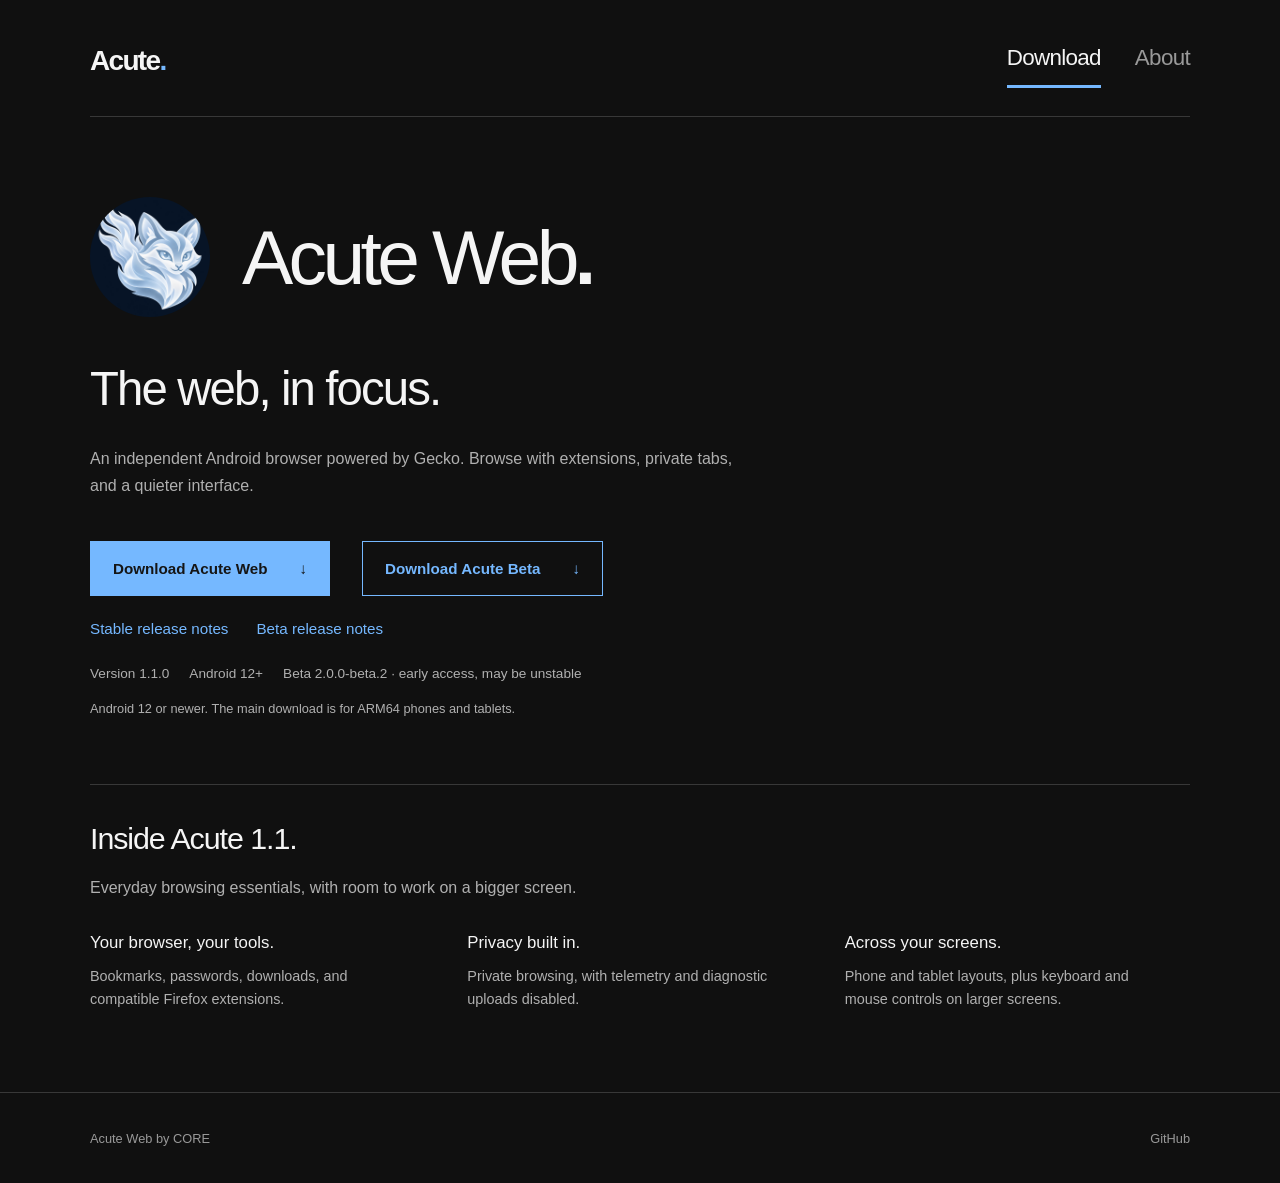
==== commit 4058ac36: "Update website for v2.0.0-beta.2" ====
--- a/docs/index.html
+++ b/docs/index.html
@@ -15,9 +15,9 @@
 <section class="home-intro" id="download" aria-labelledby="product-title">
 <div class="intro-top"><img class="avatar app-avatar" src="acute-mark.png" alt="" width="120" height="120"><h1 id="product-title">Acute Web<span>.</span></h1></div>
 <p class="home-statement">The web, in focus.</p><p class="work-line">An independent Android browser powered by Gecko. Browse with extensions, private tabs, and a quieter interface.</p>
-<div class="home-actions"><a class="button" data-release-link="stable" href="https://github.com/iiankehn/acute-web-android/releases/download/v1.1.0/acute-web-1.1.0-arm64-v8a.apk">Download Acute Web <span aria-hidden="true">↓</span></a><!-- beta-release:start --><!-- beta-release:end --></div>
-<p class="release-notes"><a class="text-link" href="https://github.com/iiankehn/acute-web-android/releases/latest">Stable release notes</a><!-- beta-notes:start --><!-- beta-notes:end --></p>
-<p class="product-meta"><span>Version <span data-release-version="stable">1.1.0</span></span><span>Android 12+</span><!-- beta-meta:start --><!-- beta-meta:end --></p><p class="product-note">Android 12 or newer. The main download is for ARM64 phones and tablets.</p>
+<div class="home-actions"><a class="button" data-release-link="stable" href="https://github.com/iiankehn/acute-web-android/releases/download/v1.1.0/acute-web-1.1.0-arm64-v8a.apk">Download Acute Web <span aria-hidden="true">↓</span></a><!-- beta-release:start --><a class="button button-secondary" data-release-link="beta" href="https://github.com/iiankehn/acute-web-android/releases/download/v2.0.0-beta.2/acute-web-2.0.0-beta.2-arm64-v8a.apk">Download Acute Beta <span aria-hidden="true">↓</span></a><!-- beta-release:end --></div>
+<p class="release-notes"><a class="text-link" href="https://github.com/iiankehn/acute-web-android/releases/latest">Stable release notes</a><!-- beta-notes:start --><a class="text-link" data-release-notes="beta" href="https://github.com/iiankehn/acute-web-android/releases/tag/v2.0.0-beta.2">Beta release notes</a><!-- beta-notes:end --></p>
+<p class="product-meta"><span>Version <span data-release-version="stable">1.1.0</span></span><span>Android 12+</span><!-- beta-meta:start --><span>Beta <span data-release-version="beta">2.0.0-beta.2</span> · early access, may be unstable</span><!-- beta-meta:end --></p><p class="product-note">Android 12 or newer. The main download is for ARM64 phones and tablets.</p>
 </section>
-<section class="product-about" id="about" aria-labelledby="about-title"><h2 id="about-title">Inside Acute <span data-release-version="stable-short">1.1</span>.</h2><p class="work-line">Everyday browsing essentials, with room to work on a bigger screen.</p><div class="product-highlights"><div><h3>Your browser, your tools.</h3><p>Bookmarks, passwords, downloads, and compatible Firefox extensions.</p></div><div><h3>Private by default.</h3><p>Strict tracking protection and HTTPS-Only mode out of the box, with telemetry and diagnostic uploads disabled. <a class="text-link" href="https://github.com/iiankehn/acute-web-android/blob/main/docs/PRIVACY.md">How it works</a></p></div><div><h3>Across your screens.</h3><p>Phone and tablet layouts, plus keyboard and mouse controls on larger screens.</p></div></div></section>
+<section class="product-about" id="about" aria-labelledby="about-title"><h2 id="about-title">Inside Acute <span data-release-version="stable-short">1.1</span>.</h2><p class="work-line">Everyday browsing essentials, with room to work on a bigger screen.</p><div class="product-highlights"><div><h3>Your browser, your tools.</h3><p>Bookmarks, passwords, downloads, and compatible Firefox extensions.</p></div><div><h3>Privacy built in.</h3><p>Private browsing, with telemetry and diagnostic uploads disabled.</p></div><div><h3>Across your screens.</h3><p>Phone and tablet layouts, plus keyboard and mouse controls on larger screens.</p></div></div></section>
 </main><footer class="site-footer"><div class="shell footer-inner"><span>Acute Web by CORE</span><a href="https://github.com/iiankehn/acute-web-android">GitHub</a></div></footer></body></html>
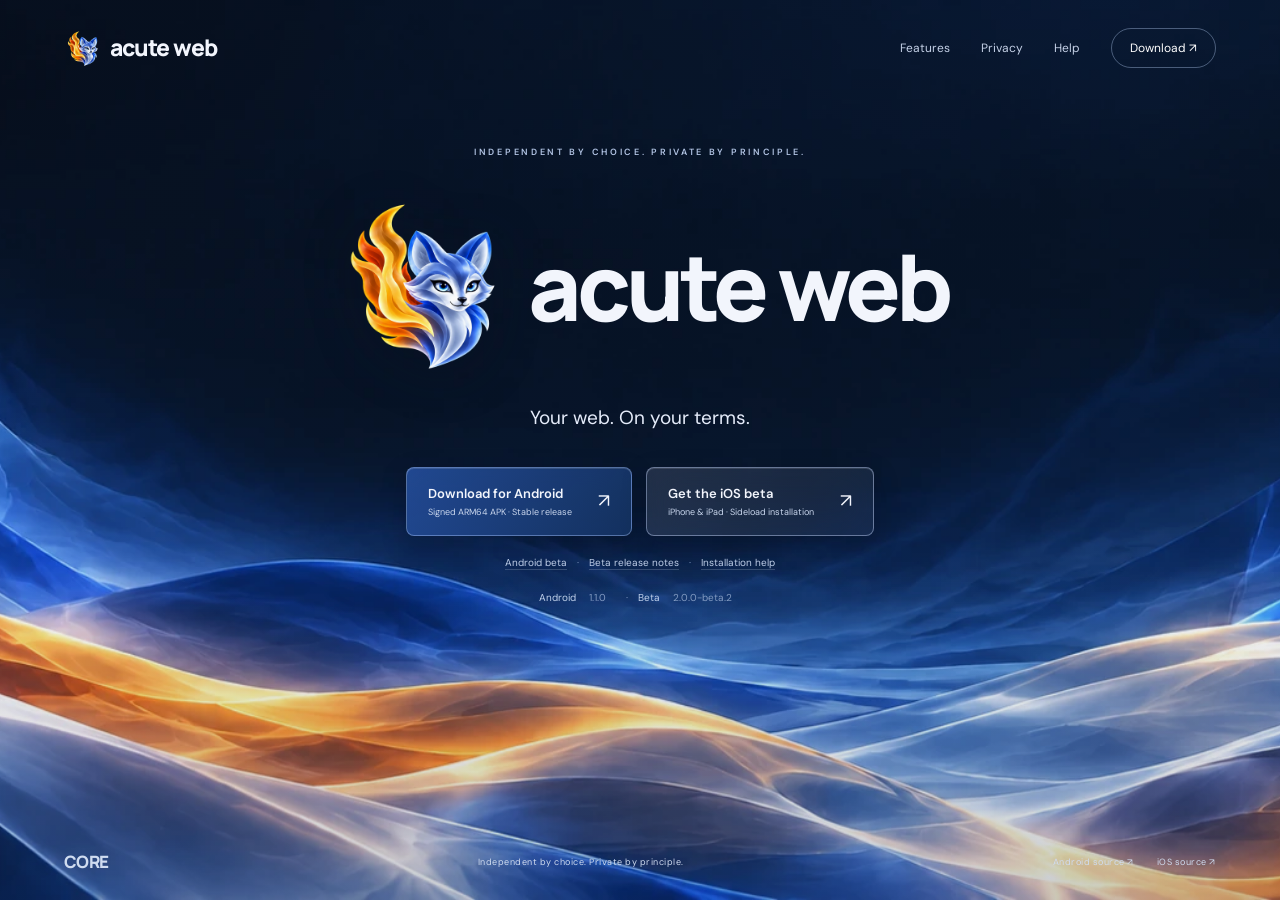
==== commit f34e17d4: "Publish frosted Acute Web website with dedicated product pages Bring the approved cobalt-and-amber l" ====
--- a/docs/index.html
+++ b/docs/index.html
@@ -1,23 +1 @@
-<!doctype html>
-<html lang="en">
-<head>
-  <meta charset="utf-8">
-  <meta name="viewport" content="width=device-width, initial-scale=1">
-  <meta name="theme-color" content="#101010">
-  <meta name="description" content="An independent Android browser powered by Gecko. Browse with extensions, private tabs, and a quieter interface.">
-  <title>Acute Web by CORE</title>
-  <link rel="icon" href="acute-mark.png">
-  <link rel="stylesheet" href="styles.css?v=product-20261007">
-</head>
-<body><a class="skip" href="#main">Skip to content</a>
-<header class="site-header"><div class="shell header-inner"><a class="brand" href="index.html">Acute<span>.</span></a><nav aria-label="Primary"><a href="#download" aria-current="page">Download</a><a href="#about">About</a></nav></div></header>
-<main id="main" class="shell">
-<section class="home-intro" id="download" aria-labelledby="product-title">
-<div class="intro-top"><img class="avatar app-avatar" src="acute-mark.png" alt="" width="120" height="120"><h1 id="product-title">Acute Web<span>.</span></h1></div>
-<p class="home-statement">The web, in focus.</p><p class="work-line">An independent Android browser powered by Gecko. Browse with extensions, private tabs, and a quieter interface.</p>
-<div class="home-actions"><a class="button" data-release-link="stable" href="https://github.com/iiankehn/acute-web-android/releases/download/v1.1.0/acute-web-1.1.0-arm64-v8a.apk">Download Acute Web <span aria-hidden="true">↓</span></a><!-- beta-release:start --><a class="button button-secondary" data-release-link="beta" href="https://github.com/iiankehn/acute-web-android/releases/download/v2.0.0-beta.2/acute-web-2.0.0-beta.2-arm64-v8a.apk">Download Acute Beta <span aria-hidden="true">↓</span></a><!-- beta-release:end --></div>
-<p class="release-notes"><a class="text-link" href="https://github.com/iiankehn/acute-web-android/releases/latest">Stable release notes</a><!-- beta-notes:start --><a class="text-link" data-release-notes="beta" href="https://github.com/iiankehn/acute-web-android/releases/tag/v2.0.0-beta.2">Beta release notes</a><!-- beta-notes:end --></p>
-<p class="product-meta"><span>Version <span data-release-version="stable">1.1.0</span></span><span>Android 12+</span><!-- beta-meta:start --><span>Beta <span data-release-version="beta">2.0.0-beta.2</span> · early access, may be unstable</span><!-- beta-meta:end --></p><p class="product-note">Android 12 or newer. The main download is for ARM64 phones and tablets.</p>
-</section>
-<section class="product-about" id="about" aria-labelledby="about-title"><h2 id="about-title">Inside Acute <span data-release-version="stable-short">1.1</span>.</h2><p class="work-line">Everyday browsing essentials, with room to work on a bigger screen.</p><div class="product-highlights"><div><h3>Your browser, your tools.</h3><p>Bookmarks, passwords, downloads, and compatible Firefox extensions.</p></div><div><h3>Privacy built in.</h3><p>Private browsing, with telemetry and diagnostic uploads disabled.</p></div><div><h3>Across your screens.</h3><p>Phone and tablet layouts, plus keyboard and mouse controls on larger screens.</p></div></div></section>
-</main><footer class="site-footer"><div class="shell footer-inner"><span>Acute Web by CORE</span><a href="https://github.com/iiankehn/acute-web-android">GitHub</a></div></footer></body></html>+<!doctype html><html lang="en"><head><meta charset="UTF-8"><meta name="viewport" content="width=device-width,initial-scale=1"><title>Acute Web — Your web. On your terms.</title><meta name="description" content="A privacy-focused independent browser by CORE. Download Acute Web for Android or explore the iPhone and iPad beta."><meta name="theme-color" content="#071121"><meta property="og:image" content="https://acute.iiankehn.com/assets/hero-background.webp"><meta property="og:title" content="Acute Web — Your web. On your terms."><meta property="og:description" content="A privacy-focused independent browser by CORE. Download Acute Web for Android or explore the iPhone and iPad beta."><link rel="canonical" href="https://acute.iiankehn.com/"><link rel="icon" type="image/webp" href="assets/catfox.webp"><link rel="stylesheet" href="styles.css?v=frosted-20261025"></head><body class="home"><a class="skip" href="#main">Skip to content</a><header><a class="brand" href="./" aria-label="Acute Web home"><img src="assets/catfox.webp" alt="" width="37" height="42"><span>acute web</span></a><nav aria-label="Main navigation"><a href="features.html">Features</a><a href="privacy.html">Privacy</a><a href="help.html">Help</a><a class="nav-download" href="./#downloads">Download ↗</a></nav></header><main class="home-main" id="main"><p class="eyebrow">INDEPENDENT BY CHOICE. PRIVATE BY PRINCIPLE.</p><div class="identity"><img src="assets/catfox.webp" width="178" height="198" fetchpriority="high" alt="Frosted silver-blue cat-fox with an amber flame tail"><h1>acute web</h1></div><p class="tagline">Your web. On your terms.</p><div class="home-actions"><section class="downloads" id="downloads" aria-label="Choose your platform"><a class="download-button" data-release-link="stable" href="https://github.com/iiankehn/acute-web-android/releases/download/v1.1.0/acute-web-1.1.0-arm64-v8a.apk"><span class="button-copy">Download for Android<small>Signed ARM64 APK · Stable release</small></span><span class="arrow" aria-hidden="true">↗</span></a><a class="download-button secondary" href="https://github.com/iiankehn/acute-web-ios/releases"><span class="button-copy">Get the iOS beta<small>iPhone &amp; iPad · Sideload installation</small></span><span class="arrow" aria-hidden="true">↗</span></a></section><p class="download-notes"><!-- beta-release:start --><a class="button button-secondary" data-release-link="beta" href="https://github.com/iiankehn/acute-web-android/releases/download/v2.0.0-beta.2/acute-web-2.0.0-beta.2-arm64-v8a.apk">Android beta</a><!-- beta-release:end --><span>·</span><!-- beta-notes:start --><a data-release-notes="beta" href="https://github.com/iiankehn/acute-web-android/releases/tag/v2.0.0-beta.2">Beta release notes</a><!-- beta-notes:end --><span>·</span><a href="help.html">Installation help</a></p><p class="download-notes release-versions">Android <span data-release-version="stable">1.1.0</span><span>·</span><!-- beta-meta:start -->Beta <span data-release-version="beta">2.0.0-beta.2</span><!-- beta-meta:end --><span hidden data-release-version="stable-short">1.1</span></p></div></main><footer class="home-footer"><a class="core" href="https://github.com/iiankehn" aria-label="CORE projects on GitHub">CORE</a><p>Independent by choice. Private by principle.</p><div><a href="https://github.com/iiankehn/acute-web-android">Android source ↗</a><a href="https://github.com/iiankehn/acute-web-ios">iOS source ↗</a></div></footer></body></html>
--- a/docs/styles.css
+++ b/docs/styles.css
@@ -1,52 +1,2 @@
-/* Modern Metro: type, space, flat surfaces, and a single warm accent. */
-:root{color-scheme:dark;--bg:#101010;--surface:#1c1c1c;--text:#f5f5f5;--muted:#b0b0b0;--line:#383838;--accent:#75b8ff;--accent-hover:#a9d3ff;--blue:var(--accent);--blue-deep:var(--accent)}
-*{box-sizing:border-box}
-body{margin:0;background:var(--bg);color:var(--text);font-family:"Segoe UI Variable","Segoe UI",-apple-system,BlinkMacSystemFont,Arial,sans-serif;line-height:1.65;-webkit-font-smoothing:antialiased}
-a{color:inherit;text-underline-offset:6px}a,button{-webkit-tap-highlight-color:transparent}a:focus-visible{outline:2px solid var(--accent);outline-offset:7px}
-.shell{width:min(1100px,calc(100% - 80px));margin-inline:auto}
-.skip{position:absolute;top:-100px;left:20px;padding:10px 16px;background:var(--accent);color:#101010;z-index:10}.skip:focus{top:10px}
-.site-header{padding-top:35px}.header-inner{display:flex;align-items:center;justify-content:space-between;gap:36px;padding-bottom:28px;border-bottom:1px solid var(--line)}
-.brand{font-size:1.75rem;font-weight:750;letter-spacing:-.06em;text-decoration:none;line-height:1}.brand span{color:var(--accent)}
-.header-inner nav{display:flex;gap:34px}.header-inner nav a{position:relative;text-decoration:none;color:#999;font-size:1.4rem;font-weight:400;letter-spacing:-.03em;padding:5px 0 11px;transition:color .15s}
-.header-inner nav a:hover{color:var(--text)}.header-inner nav a[aria-current=page]{color:var(--text)}.header-inner nav a[aria-current=page]:after{content:'';height:3px;background:var(--accent);position:absolute;bottom:0;left:0;right:0}
-main{min-height:calc(100svh - 210px);padding-bottom:80px}.home-intro{padding:80px 0 65px}.intro-top{display:flex;align-items:center;gap:32px;margin-bottom:42px}
-.avatar{width:120px;height:120px;object-fit:cover;object-position:50% 39%;border-radius:50%;display:block;flex-shrink:0}.avatar.small{width:96px;height:96px}
-h1,h2,h3,p{margin-top:0}.home-intro h1{font-size:clamp(3rem,6vw,5.4rem);font-weight:350;line-height:1.05;letter-spacing:-.06em;margin:0}h1 span{font-weight:650}
-.home-statement{font-size:clamp(1.8rem,3.7vw,3rem);line-height:1.25;font-weight:350;letter-spacing:-.04em;max-width:800px;margin-bottom:28px}.work-line{font-size:1rem;color:var(--muted);max-width:650px;margin:0}.work-line strong{font-weight:500}
-.home-actions{display:flex;align-items:center;gap:32px;flex-wrap:wrap;margin-top:42px}.button{display:inline-flex;align-items:center;justify-content:space-between;gap:32px;background:var(--accent);color:#151515;padding:14px 22px;text-decoration:none;font-size:.95rem;font-weight:650;border:1px solid var(--accent);transition:background .15s}.button:hover{background:var(--accent-hover)}.text-link{color:var(--accent);font-size:.95rem;text-decoration:none;font-weight:500}.text-link:hover{text-decoration:underline}
-.site-footer{border-top:1px solid var(--line)}.footer-inner{min-height:90px;display:flex;align-items:center;justify-content:space-between;gap:24px;font-size:.8rem;color:#999}.footer-inner a{text-decoration:none}.footer-inner a:hover{color:var(--accent)}
-.overline{font-size:.75rem;color:var(--accent);font-weight:600;letter-spacing:.1em;text-transform:uppercase;margin-bottom:16px}
-.page-heading{padding:64px 0 42px}.page-heading h1,.about-heading h1{font-size:clamp(2.6rem,5.5vw,4.6rem);line-height:1.1;font-weight:350;letter-spacing:-.055em;margin-bottom:20px}.page-heading>p:last-child{color:var(--muted);font-size:1rem;margin-bottom:0}
-.projects{display:grid;grid-template-columns:repeat(2,minmax(0,1fr));gap:16px}.project{display:flex;flex-direction:column;position:relative;background:var(--surface);padding:30px;min-height:330px;transition:background .15s}.project:hover{background:#242424}.project-top{display:flex;align-items:center;justify-content:space-between;gap:12px}
-.project-icon{display:grid;place-items:center;width:64px;height:64px;color:var(--accent);font-size:2.1rem;font-weight:600;background:#303030}.project-icon.app-icon{background:transparent}.project-icon.app-icon img{display:block;width:100%;height:100%;object-fit:contain}.tag{color:var(--muted);font-size:.73rem}
-.project h3{font-size:2.15rem;line-height:1.15;font-weight:400;letter-spacing:-.04em;margin:26px 0 14px}.project p{color:var(--muted);font-size:.9rem;line-height:1.65;margin-bottom:28px;max-width:460px}.project-link{display:flex;justify-content:space-between;align-items:center;gap:20px;margin-top:auto;padding-top:20px;border-top:1px solid var(--line);color:var(--accent);font-size:.9rem;text-decoration:none}.project-link span:last-child{font-size:1.5rem;line-height:1}.project-link:hover span:first-child{text-decoration:underline;text-underline-offset:5px}
-.about-heading{display:flex;align-items:center;gap:30px;padding:64px 0 42px}.about-heading h1{margin-bottom:0}.about-heading .overline{margin-bottom:12px}.about-content{display:grid;grid-template-columns:1.4fr 1fr;gap:70px;border-top:1px solid var(--line);padding-top:42px}.about-content h2{font-size:1.9rem;font-weight:400;line-height:1.25;letter-spacing:-.035em;margin-bottom:24px}.about-content p{color:var(--muted);font-size:.95rem;margin-bottom:22px}.about-content strong{font-weight:550;color:var(--text)}.personal-note{padding-left:30px;border-left:2px solid var(--accent);align-self:start}.note-rule{display:none}.personal-note .overline{margin:30px 0 16px;color:var(--accent);font-size:.75rem}
-.social-buttons{display:flex;flex-wrap:wrap;gap:10px}.social-button{width:44px;height:44px;border:1px solid #555;border-radius:50%;display:grid;place-items:center;color:var(--text);transition:color .15s,border-color .15s}.social-button svg{width:20px;height:20px;fill:currentColor}.social-button:hover{color:var(--accent);border-color:var(--accent)}
-[hidden]{display:none!important}
-@media(max-width:800px){.shell{width:calc(100% - 48px)}.about-content{gap:35px}.project{padding:25px}.header-inner nav{gap:25px}}
-@media(max-width:600px){.shell{width:calc(100% - 40px)}.site-header{padding-top:24px}.header-inner{display:block;padding-bottom:22px}.brand{font-size:1.45rem;display:inline-block;margin-bottom:21px}.header-inner nav{gap:28px}.header-inner nav a{font-size:1.75rem;padding-bottom:10px;font-weight:350}main{min-height:calc(100svh - 232px);padding-bottom:48px}.home-intro{padding:42px 0 24px}.intro-top{gap:20px;margin-bottom:34px}.avatar{width:84px;height:84px}.home-intro h1{font-size:clamp(1.75rem,7vw,2.7rem);letter-spacing:-.05em}.home-statement{font-size:2.05rem;line-height:1.25;margin-bottom:25px}.desktop-break{display:none}.work-line{font-size:.91rem;max-width:350px}.home-actions{gap:22px;margin-top:32px}.button{font-size:.88rem;padding:12px 16px;gap:24px}.text-link{font-size:.9rem}.footer-inner{min-height:76px;font-size:.74rem}.page-heading{padding:42px 0 30px}.page-heading h1,.about-heading h1{font-size:2.7rem}.page-heading>p:last-child{font-size:.9rem}.projects{grid-template-columns:1fr;gap:14px}.project{min-height:310px;padding:25px}.project h3{font-size:2rem}.project p{font-size:.9rem}.about-heading{gap:20px;padding:42px 0 32px;align-items:center}.avatar.small{width:76px;height:76px}.about-heading h1{font-size:2.1rem}.about-heading .overline{font-size:.62rem;line-height:1.5;margin-bottom:9px;letter-spacing:.06em}.about-content{grid-template-columns:1fr;gap:38px;padding-top:32px}.about-content h2{font-size:1.8rem}.about-content p{font-size:.92rem}.personal-note{padding-left:20px}}
-@media(max-width:360px){.intro-top{gap:15px}.avatar{width:72px;height:72px}.home-statement{font-size:1.85rem}.header-inner nav{gap:24px}.header-inner nav a{font-size:1.55rem}}
-@media(prefers-reduced-motion:reduce){*{transition:none!important}}
-
-
-/* Content components shared verbatim by every CORE website. */
-.content-section{padding-top:48px}.section-heading{padding:0 0 30px}.section-heading h2{font-size:clamp(2.6rem,5.5vw,4.6rem);line-height:1.1;font-weight:350;letter-spacing:-.055em;margin-bottom:20px}.section-heading>p:last-child{color:var(--muted);font-size:1rem;margin-bottom:0}
-.reading{max-width:760px;margin-inline:auto;font-size:1rem;line-height:1.8}.reading p{margin-bottom:24px}.reading h2{font-size:1.9rem;font-weight:400;line-height:1.25;letter-spacing:-.035em;margin:42px 0 24px}.reading h3{font-size:1.5rem;font-weight:400;line-height:1.3}.reading a{color:var(--accent)}.reading blockquote,.reading aside{margin:30px 0;padding:24px;border-left:2px solid var(--accent);background:var(--surface)}.reading img{max-width:100%;height:auto}.reading figure{margin:24px 0}.reading ul{padding-left:24px}
-.tile-image{display:block;width:calc(100% + 60px);max-width:none;margin:-30px -30px 26px;aspect-ratio:16/9;object-fit:cover}.project h3 a{text-decoration:none}.project ul{color:var(--muted);padding-left:20px;line-height:1.8}.project .actions,.project .card-actions,.project .channel-actions{display:flex;align-items:center;flex-wrap:wrap;gap:20px;margin-top:auto;padding-top:20px}.project .tag{font-size:.8rem}.project .project-top p{margin:0}.project .project-link{font-size:.9rem}.app-avatar{object-fit:contain}.article-meta{color:var(--muted);font-size:.9rem}.article-image{margin:0 0 36px}.article-image img{width:100%;height:auto}.related-entry{padding-top:32px;margin-top:42px;border-top:1px solid var(--line)}.related-entry a{color:var(--accent)}.comparison-table{overflow-x:auto;border:1px solid var(--line)}.comparison-row{display:grid;grid-template-columns:1fr 1fr 1fr;gap:24px;padding:24px;min-width:650px;border-bottom:1px solid var(--line)}.comparison-row:last-child{border-bottom:0}.comparison-row p{margin:0}.comparison-head{background:var(--surface)}.download-links{display:flex;flex-wrap:wrap;gap:16px}.download-links a{color:var(--accent)}.projects+.reading{margin-top:32px}.project-status{color:var(--muted);font-size:.9rem;margin-bottom:24px}.project-status>*{margin-right:12px}.site-header nav{flex-wrap:wrap}.home-intro .intro-top h1{overflow-wrap:break-word}.reading code{overflow-wrap:anywhere}
-@media(max-width:800px){.tile-image{width:calc(100% + 50px);margin:-25px -25px 26px}}
-@media(max-width:600px){.content-section{padding-top:38px}.section-heading h2{font-size:2.7rem}.section-heading{padding-bottom:30px}.reading{font-size:1rem}.reading h2{font-size:1.8rem}.tile-image{width:calc(100% + 50px);margin:-25px -25px 26px}}
-@media print{.site-header,.site-footer,.home-actions{display:none}body{background:white;color:black}.shell,.reading{width:100%;max-width:none}.reading a{color:black}}
-
-.project{min-width:0}.tile-image{width:100%;margin:0 0 24px}.article-meta span+span:before{content:" · "}.project .overline{color:var(--accent)}
-
-/* Compact product pages, using the shared Landing type and spacing. */
-.product-meta{display:flex;flex-wrap:wrap;gap:8px 20px;margin:22px 0 0;color:var(--muted);font-size:.85rem}
-.product-note{color:var(--muted);font-size:.8rem;margin:12px 0 0;max-width:650px}
-.product-about{border-top:1px solid var(--line);padding-top:34px}
-.product-about h2{font-size:1.9rem;font-weight:400;letter-spacing:-.035em;line-height:1.25;margin-bottom:18px}
-.product-highlights{display:grid;grid-template-columns:repeat(3,minmax(0,1fr));gap:32px;margin-top:28px}
-.product-highlights h3{font-size:1.05rem;font-weight:500;margin-bottom:8px}
-.product-highlights p{color:var(--muted);font-size:.9rem;margin-bottom:0;max-width:320px}
-.button-secondary{background:transparent;color:var(--accent)}.button-secondary:hover{background:rgba(117,184,255,.12)}
-.home-actions+.release-notes{display:flex;flex-wrap:wrap;gap:12px 28px;margin:20px 0 0}
-@media(max-width:600px){.product-about{margin-top:22px;padding-top:28px}.product-highlights{grid-template-columns:1fr;gap:22px}.product-meta{gap:6px 16px}}
+@import url('https://fonts.googleapis.com/css2?family=DM+Sans:wght@400;500;600;700&family=Manrope:wght@500;600;700;800&display=swap');
+:root{color-scheme:dark;--bg:#071121;--ink:#f2f5fc;--muted:#adbbd1;--line:#b8cfff26;--amber:#f8c77d}*{box-sizing:border-box}body{margin:0;background:var(--bg);color:var(--ink);font:16px/1.7 'DM Sans',system-ui,sans-serif}a{color:inherit;text-decoration:none}a:focus-visible{outline:2px solid var(--amber);outline-offset:7px}::selection{background:#325fd0}.skip{position:fixed;top:-80px;background:white;color:#111;padding:8px 18px;z-index:10}.skip:focus{top:8px}header{position:relative;z-index:3;max-width:1540px;margin:auto;height:96px;padding:0 5%;display:flex;align-items:center;justify-content:space-between}.brand{display:flex;align-items:center;gap:9px;font-family:Manrope,sans-serif;font-weight:800;font-size:23px;letter-spacing:-1px}.brand img{width:37px;height:42px;object-fit:contain}nav{display:flex;align-items:center;gap:31px;font-size:12px;color:#c5d1e7}nav a:hover,nav a[aria-current=page]{color:white}nav a[aria-current=page]{text-decoration:underline;text-underline-offset:8px;text-decoration-color:var(--amber)}.nav-download{padding:9px 18px;border:1px solid #bfd7ff5c;border-radius:50px;color:white}.home{position:relative;isolation:isolate;min-height:100svh;display:flex;flex-direction:column;overflow:hidden;background:#071121}.home:before{content:'';position:absolute;inset:0;background:url('assets/hero-background.webp') center bottom/cover no-repeat;z-index:-2}.home:after{content:'';position:absolute;inset:0;background:linear-gradient(180deg,#07112150,transparent 55%,#06102035);z-index:-1}.home header{width:100%}.home-main{width:100%;flex:1;display:flex;flex-direction:column;align-items:center;justify-content:center;padding:40px 24px 210px;text-align:center}.eyebrow{font-size:9px;font-weight:600;letter-spacing:2.7px;color:#b2c4e4;margin:0 0 27px}.identity{display:flex;align-items:center;justify-content:center;gap:18px;margin:0 0 15px}.identity img{width:178px;height:198px;object-fit:contain;filter:drop-shadow(0 8px 25px #07112160)}h1,h2{font-family:Manrope,sans-serif}.identity h1{font-size:clamp(60px,7.2vw,100px);font-weight:800;line-height:1.1;letter-spacing:-5px;margin:0}.tagline{font-size:19px;color:#e5ecfa;margin:2px 0 32px}.downloads{display:flex;justify-content:center;gap:14px;flex-wrap:wrap}.download-button{min-width:224px;display:flex;align-items:center;justify-content:space-between;gap:26px;padding:15px 21px;border:1px solid #b0cbff68;border-radius:8px;font-size:13px;font-weight:600;background:linear-gradient(125deg,#254f9ee0,#163667d0);box-shadow:inset 0 1px #ffffff20,0 8px 25px #02081440;backdrop-filter:blur(18px);transition:background .2s,transform .2s}.download-button:hover{transform:translateY(-2px);background:#3664b5}.download-button.secondary{background:linear-gradient(125deg,#dae6ff20,#b7cfff13);border-color:#cadbff70}.download-button.secondary:hover{background:#b7cfff35}.button-copy{text-align:left}.button-copy small{display:block;font-size:9px;line-height:1.7;color:#c9d6ed;font-weight:400}.arrow{font-size:19px;font-weight:400}.download-notes{font-size:10px;color:#c1d1eb;margin:18px 0 0}.download-notes a{border-bottom:1px solid #aebed740}.download-notes span{padding:0 10px;color:#839bc2}.home-footer{position:relative;z-index:2;display:flex;align-items:center;justify-content:space-between;width:90%;max-width:1390px;margin:0 auto;padding:23px 0;font-size:9px;letter-spacing:.5px;color:#d0dcf0}.core{font-family:Manrope,sans-serif;font-size:17px;font-weight:800;letter-spacing:-.7px}.home-footer div{display:flex;gap:23px}.home-footer a:hover{color:var(--amber)}.home-footer p{margin:0}.inner{background:radial-gradient(ellipse at 100% 0,#254a8429,transparent 45%),#0b1422}.inner header{border-bottom:1px solid var(--line)}.page{max-width:1100px;width:88%;margin:70px auto 100px}.page .eyebrow{color:var(--amber);margin-bottom:15px}.page h1{font-size:clamp(42px,5vw,64px);line-height:1.13;letter-spacing:-2.7px;font-weight:700;margin:0 0 22px}.page-intro{max-width:670px;font-size:17px;color:var(--muted);margin-bottom:60px}.feature-grid{display:grid;grid-template-columns:1fr 1fr;gap:0 65px}.feature{padding:28px 0;border-top:1px solid var(--line)}.kicker{font-size:10px;letter-spacing:1.8px;color:#86a9ec}.feature h2{font-size:25px;letter-spacing:-.8px;line-height:1.3;margin:12px 0}.feature p,.prose p,.prose li{color:var(--muted);font-size:14px}.prose a{color:#c4d7ff;border-bottom:1px solid #a1baff44}.page-callout{margin-top:55px;padding:30px 0;border-top:1px solid var(--line);display:flex;align-items:center;justify-content:space-between;gap:30px}.page-callout p{color:var(--muted);font-size:14px;margin:0}.prose{max-width:770px}.prose section{border-top:1px solid var(--line);padding:26px 0}.prose h2{font-size:25px;letter-spacing:-.6px;margin:0 0 12px}.prose ul{padding-left:20px}.prose li{margin:8px 0}.inner .home-footer{border-top:1px solid var(--line);color:#9eafca}@media(max-width:800px){header{height:82px}nav{gap:20px}.identity img{width:145px;height:165px}.identity h1{font-size:74px;letter-spacing:-4px}.eyebrow{font-size:8px;letter-spacing:2px}.tagline{font-size:17px}.feature-grid{gap:0 35px}.home:before{background-size:auto 100%;background-position:center bottom}}@media(max-width:560px){header{height:76px;padding:0 6%}.brand{font-size:20px}.brand img{width:29px;height:34px}nav{gap:17px;font-size:11px}.nav-download{display:none}.home-main{justify-content:flex-start;padding:45px 22px 160px}.home:before{background-size:auto 88%;background-position:49% bottom}.home:after{background:linear-gradient(180deg,#07112120,transparent 65%,#06102070)}.identity{gap:9px;margin:0 0 23px}.identity img{width:91px;height:118px}.identity h1{font-size:49px;letter-spacing:-2.7px}.eyebrow{font-size:6px;letter-spacing:1.8px;margin-bottom:25px}.tagline{font-size:15px;max-width:270px;margin:0 0 28px}.downloads{width:100%;max-width:340px;flex-direction:column;gap:11px}.download-button{width:100%;min-width:0;padding:13px 18px}.download-notes{font-size:9px;line-height:2}.download-notes span{padding:0 5px}.home-footer{padding:18px 0;flex-wrap:wrap;row-gap:10px;font-size:8px}.home-footer p{display:none}.home-footer div{gap:16px}.core{font-size:15px}.page{margin:45px auto 65px}.page h1{font-size:44px;letter-spacing:-2px}.page-intro{font-size:15px;margin-bottom:35px}.feature-grid{grid-template-columns:1fr}.feature h2{font-size:24px}.page-callout{align-items:flex-start;flex-direction:column}.page-callout .download-button{max-width:320px}.prose h2{font-size:23px}}@media(max-width:370px){nav{gap:12px;font-size:10px}.identity img{width:75px;height:100px}.identity h1{font-size:43px}}@media(prefers-reduced-motion:reduce){.download-button{transition:none}.download-button:hover{transform:none}}
